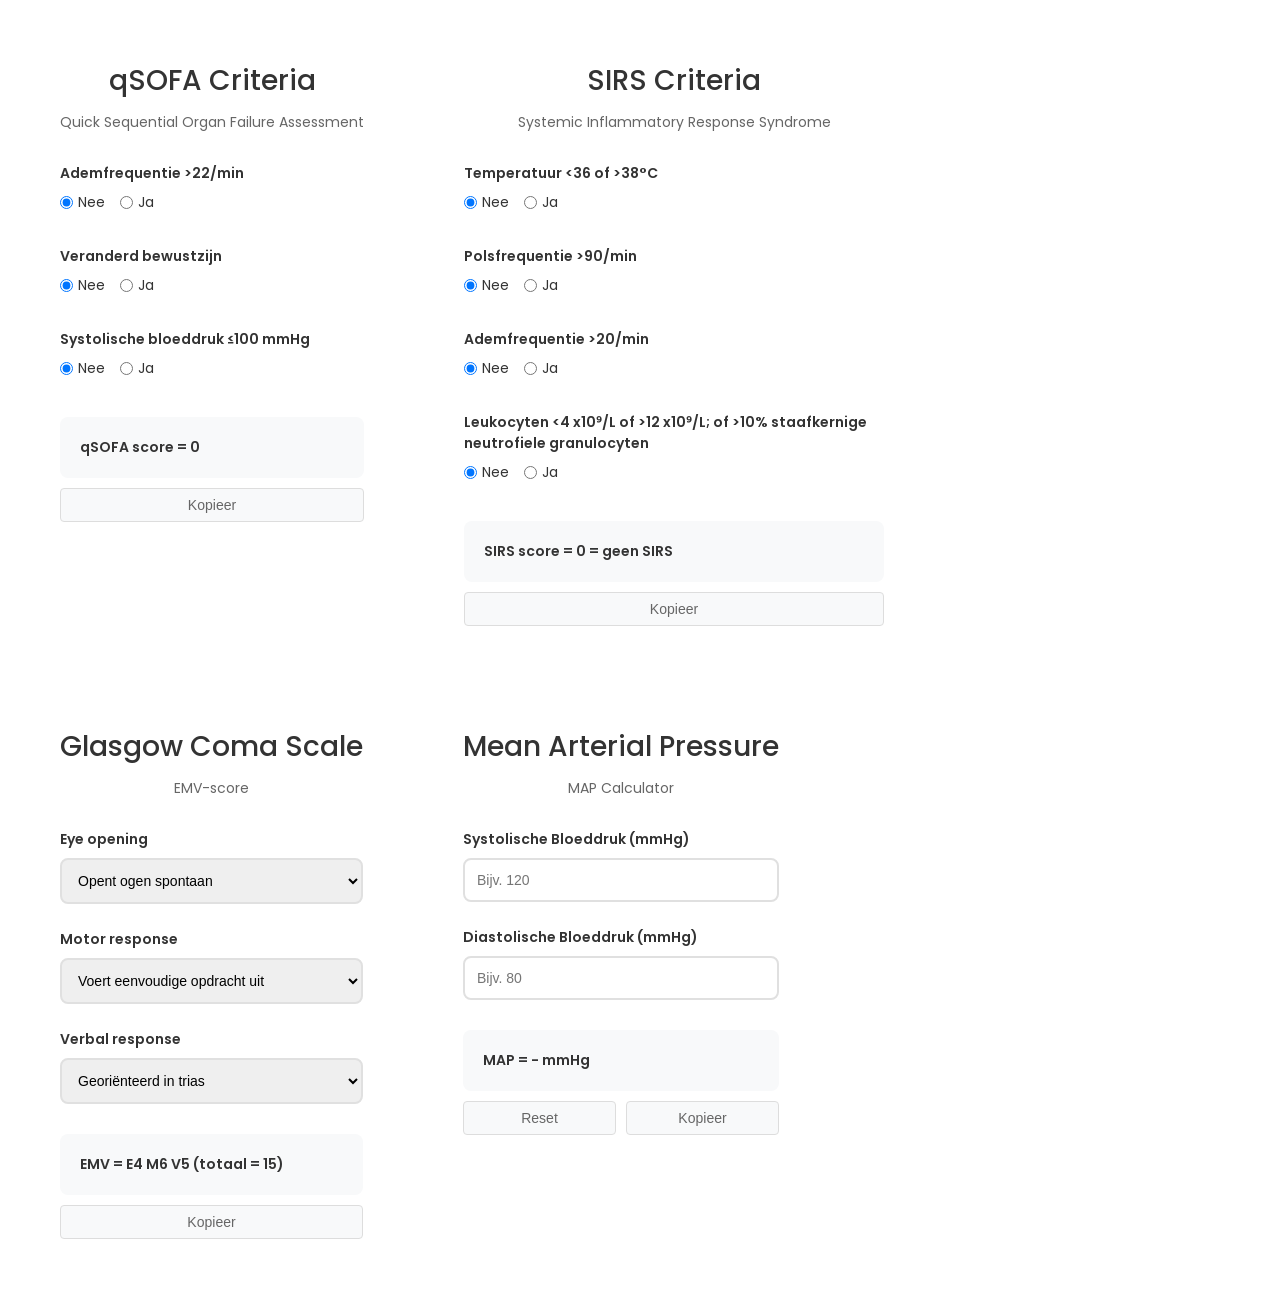
==== acute.html @ 2e57b2bc "acute af" ====
<!DOCTYPE html>
<html lang="nl">
<head>
    <meta charset="UTF-8">
    <meta name="viewport" content="width=device-width, initial-scale=1.0">
    <title>qSOFA Calculator</title>
    <link rel="preconnect" href="https://fonts.googleapis.com">
    <link rel="preconnect" href="https://fonts.gstatic.com" crossorigin>
    <link href="https://fonts.googleapis.com/css2?family=Poppins:wght@400;500;600;700&display=swap" rel="stylesheet">
    <link rel="stylesheet" href="styles.css">
</head>
<body>
    <div class="wrapper">
        <!-- qSOFA Calculator -->
        <div class="container">
            <h1>qSOFA Criteria</h1>
            <p class="subtitle">Quick Sequential Organ Failure Assessment</p>

            <form id="qsofaForm">
                <div class="form-group">
                    <label>Ademfrequentie >22/min</label>
                    <div class="radio-group">
                        <label class="radio-label">
                            <input type="radio" name="af_qsofa" value="0" checked>
                            Nee
                        </label>
                        <label class="radio-label">
                            <input type="radio" name="af_qsofa" value="1">
                            Ja
                        </label>
                    </div>
                </div>

                <div class="form-group">
                    <label>Veranderd bewustzijn</label>
                    <div class="radio-group">
                        <label class="radio-label">
                            <input type="radio" name="mental_qsofa" value="0" checked>
                            Nee
                        </label>
                        <label class="radio-label">
                            <input type="radio" name="mental_qsofa" value="1">
                            Ja
                        </label>
                    </div>
                </div>

                <div class="form-group">
                    <label>Systolische bloeddruk ≤100 mmHg</label>
                    <div class="radio-group">
                        <label class="radio-label">
                            <input type="radio" name="sbp_qsofa" value="0" checked>
                            Nee
                        </label>
                        <label class="radio-label">
                            <input type="radio" name="sbp_qsofa" value="1">
                            Ja
                        </label>
                    </div>
                </div>
            </form>

            <div class="results show" id="qsofaResults">
                <div class="result-item">
                    <div class="result-value">
                        <span id="qsofaScore">qSOFA score = 0</span>
                    </div>
                </div>
            </div>
            <button type="button" id="copyButton" class="copy-button" title="Kopieer naar klembord">Kopieer</button>
        </div>

        <!-- SIRS Calculator -->
        <div class="container">
            <h1>SIRS Criteria</h1>
            <p class="subtitle">Systemic Inflammatory Response Syndrome</p>

            <form id="sirsForm">
                <div class="form-group">
                    <label>Temperatuur <36 of >38°C</label>
                    <div class="radio-group">
                        <label class="radio-label">
                            <input type="radio" name="temp_sirs" value="0" checked>
                            Nee
                        </label>
                        <label class="radio-label">
                            <input type="radio" name="temp_sirs" value="1">
                            Ja
                        </label>
                    </div>
                </div>

                <div class="form-group">
                    <label>Polsfrequentie >90/min</label>
                    <div class="radio-group">
                        <label class="radio-label">
                            <input type="radio" name="hr_sirs" value="0" checked>
                            Nee
                        </label>
                        <label class="radio-label">
                            <input type="radio" name="hr_sirs" value="1">
                            Ja
                        </label>
                    </div>
                </div>

                <div class="form-group">
                    <label>Ademfrequentie >20/min</label>
                    <div class="radio-group">
                        <label class="radio-label">
                            <input type="radio" name="af_sirs" value="0" checked>
                            Nee
                        </label>
                        <label class="radio-label">
                            <input type="radio" name="af_sirs" value="1">
                            Ja
                        </label>
                    </div>
                </div>

                <div class="form-group">
                    <label>Leukocyten <4 x10⁹/L of >12 x10⁹/L; of >10% staafkernige neutrofiele granulocyten</label>
                    <div class="radio-group">
                        <label class="radio-label">
                            <input type="radio" name="leuko_sirs" value="0" checked>
                            Nee
                        </label>
                        <label class="radio-label">
                            <input type="radio" name="leuko_sirs" value="1">
                            Ja
                        </label>
                    </div>
                </div>
            </form>

            <div class="results show" id="sirsResults">
                <div class="result-item">
                    <div class="result-value">
                        <span id="sirsScore">SIRS score = 0 = geen SIRS</span>
                    </div>
                </div>
            </div>
            <button type="button" id="copyButtonSirs" class="copy-button" title="Kopieer naar klembord">Kopieer</button>
        </div>

        <!-- Glasgow Coma Scale Calculator -->
        <div class="container">
            <h1>Glasgow Coma Scale</h1>
            <p class="subtitle">EMV-score</p>

            <form id="emvForm">
                <div class="form-group">
                    <label for="E_emv">Eye opening</label>
                    <select id="E_emv" required>
                        <option value="4">Opent ogen spontaan</option>
                        <option value="3">Opent ogen op aanspreken</option>
                        <option value="2">Opent ogen op pijnprikkel</option>
                        <option value="1">Opent ogen niet</option>
                    </select>
                </div>

                <div class="form-group">
                    <label for="M_emv">Motor response</label>
                    <select id="M_emv" required>
                        <option value="6">Voert eenvoudige opdracht uit</option>
                        <option value="5">Lokaliseert een pijnprikkel</option>
                        <option value="4">Normale flexie op pijnprikkel</option>
                        <option value="3">Abnormale flexie op pijnprikkel</option>
                        <option value="2">Extensie op pijnprikkel</option>
                        <option value="1">Geen reactie op pijnprikkel</option>
                    </select>
                </div>

                <div class="form-group">
                    <label for="V_emv">Verbal response</label>
                    <select id="V_emv" required>
                        <option value="5">Georiënteerd in trias</option>
                        <option value="4">Conversatie mogelijk, doch verward</option>
                        <option value="3">Spreekt, maar geen conversatie mogelijk</option>
                        <option value="2">Kreunt alleen</option>
                        <option value="1">Geen verbale uitingen</option>
                    </select>
                </div>
            </form>

            <div class="results show" id="emvResults">
                <div class="result-item">
                    <div class="result-value">
                        <span id="emvScore">EMV = E4 M6 V5 (totaal = 15)</span>
                    </div>
                </div>
            </div>
            <button type="button" id="copyButtonEmv" class="copy-button" title="Kopieer naar klembord">Kopieer</button>
        </div>

        <!-- Mean Arterial Pressure Calculator -->
        <div class="container">
            <h1>Mean Arterial Pressure</h1>
            <p class="subtitle">MAP Calculator</p>

            <form id="mapForm">
                <div class="form-group">
                    <label for="SBPmap">Systolische Bloeddruk (mmHg)</label>
                    <input type="number" id="SBPmap" min="0" max="250" step="1" placeholder="Bijv. 120">
                </div>

                <div class="form-group">
                    <label for="DBPmap">Diastolische Bloeddruk (mmHg)</label>
                    <input type="number" id="DBPmap" min="0" max="130" step="1" placeholder="Bijv. 80">
                </div>
            </form>

            <div class="results show" id="mapResults">
                <div class="result-item">
                    <div class="result-value">
                        <span id="mapScore">MAP = - mmHg</span>
                    </div>
                </div>
            </div>
            <div class="button-container">
                <button type="button" id="resetButtonMap" class="reset-button">Reset</button>
                <button type="button" id="copyButtonMap" class="copy-button" title="Kopieer naar klembord">Kopieer</button>
            </div>
        </div>
    </div>

    <script>
        let currentQsofaText = '';

        // qSOFA Calculator Logic
        function calculateQSOFA() {
            const af_qsofa = parseInt(document.querySelector('input[name="af_qsofa"]:checked').value);
            const mental_qsofa = parseInt(document.querySelector('input[name="mental_qsofa"]:checked').value);
            const sbp_qsofa = parseInt(document.querySelector('input[name="sbp_qsofa"]:checked').value);

            const score = af_qsofa + mental_qsofa + sbp_qsofa;
            currentQsofaText = `qSOFA score = ${score}`;

            document.getElementById('qsofaScore').textContent = currentQsofaText;
            document.getElementById('qsofaResults').classList.add('show');
        }

        // Real-time calculation when qSOFA radio buttons change
        document.querySelectorAll('input[name="af_qsofa"], input[name="mental_qsofa"], input[name="sbp_qsofa"]').forEach(radio => {
            radio.addEventListener('change', function() {
                calculateQSOFA();
            });
        });

        // Copy to clipboard functionality
        document.getElementById('copyButton').addEventListener('click', function() {
            navigator.clipboard.writeText(currentQsofaText).then(function() {
                // Visual feedback
                const btn = document.getElementById('copyButton');
                const originalIcon = btn.textContent;
                btn.textContent = '✓';
                btn.classList.add('copied');
                setTimeout(() => {
                    btn.textContent = originalIcon;
                    btn.classList.remove('copied');
                }, 1500);
            }).catch(function(err) {
                console.error('Kopiëren mislukt: ', err);
            });
        });

        // Calculate initial score
        calculateQSOFA();


        // SIRS Calculator Logic
        let currentSirsText = '';

        function calculateSIRS() {
            const temp_sirs = parseInt(document.querySelector('input[name="temp_sirs"]:checked').value);
            const hr_sirs = parseInt(document.querySelector('input[name="hr_sirs"]:checked').value);
            const af_sirs = parseInt(document.querySelector('input[name="af_sirs"]:checked').value);
            const leuko_sirs = parseInt(document.querySelector('input[name="leuko_sirs"]:checked').value);

            const score = temp_sirs + hr_sirs + af_sirs + leuko_sirs;
            const interpretation = score < 2 ? '= geen SIRS' : '= wel SIRS';
            currentSirsText = `SIRS score = ${score} ${interpretation}`;

            document.getElementById('sirsScore').textContent = currentSirsText;
            document.getElementById('sirsResults').classList.add('show');
        }

        // Real-time calculation when SIRS radio buttons change
        document.querySelectorAll('input[name="temp_sirs"], input[name="hr_sirs"], input[name="af_sirs"], input[name="leuko_sirs"]').forEach(radio => {
            radio.addEventListener('change', function() {
                calculateSIRS();
            });
        });

        // Copy to clipboard functionality for SIRS
        document.getElementById('copyButtonSirs').addEventListener('click', function() {
            navigator.clipboard.writeText(currentSirsText).then(function() {
                // Visual feedback
                const btn = document.getElementById('copyButtonSirs');
                const originalIcon = btn.textContent;
                btn.textContent = '✓';
                btn.classList.add('copied');
                setTimeout(() => {
                    btn.textContent = originalIcon;
                    btn.classList.remove('copied');
                }, 1500);
            }).catch(function(err) {
                console.error('Kopiëren mislukt: ', err);
            });
        });

        // Calculate initial SIRS score
        calculateSIRS();


        // Glasgow Coma Scale / EMV Calculator Logic
        let currentEmvText = '';

        function calculateEMV() {
            const E = parseInt(document.getElementById('E_emv').value);
            const M = parseInt(document.getElementById('M_emv').value);
            const V = parseInt(document.getElementById('V_emv').value);

            const total = E + M + V;
            currentEmvText = `EMV = E${E} M${M} V${V} (totaal = ${total})`;

            document.getElementById('emvScore').textContent = currentEmvText;
            document.getElementById('emvResults').classList.add('show');
        }

        // Real-time calculation when EMV dropdowns change
        document.getElementById('E_emv').addEventListener('change', calculateEMV);
        document.getElementById('M_emv').addEventListener('change', calculateEMV);
        document.getElementById('V_emv').addEventListener('change', calculateEMV);

        // Copy to clipboard functionality for EMV
        document.getElementById('copyButtonEmv').addEventListener('click', function() {
            navigator.clipboard.writeText(currentEmvText).then(function() {
                // Visual feedback
                const btn = document.getElementById('copyButtonEmv');
                const originalIcon = btn.textContent;
                btn.textContent = '✓';
                btn.classList.add('copied');
                setTimeout(() => {
                    btn.textContent = originalIcon;
                    btn.classList.remove('copied');
                }, 1500);
            }).catch(function(err) {
                console.error('Kopiëren mislukt: ', err);
            });
        });

        // Calculate initial EMV score
        calculateEMV();


        // Mean Arterial Pressure Calculator Logic
        let currentMapText = '';

        function calculateMAP() {
            const SBP = parseFloat(document.getElementById('SBPmap').value);
            const DBP = parseFloat(document.getElementById('DBPmap').value);

            if (isNaN(SBP) || isNaN(DBP)) {
                currentMapText = 'MAP = - mmHg';
            } else {
                const map = Math.round((1/3) * SBP + (2/3) * DBP);
                currentMapText = `MAP = ${map} mmHg`;
            }

            document.getElementById('mapScore').textContent = currentMapText;
            document.getElementById('mapResults').classList.add('show');
        }

        // Real-time calculation when MAP inputs change
        document.getElementById('SBPmap').addEventListener('input', calculateMAP);
        document.getElementById('DBPmap').addEventListener('input', calculateMAP);

        // Reset functionality for MAP
        document.getElementById('resetButtonMap').addEventListener('click', function() {
            document.getElementById('SBPmap').value = '';
            document.getElementById('DBPmap').value = '';
            calculateMAP();
        });

        // Copy to clipboard functionality for MAP
        document.getElementById('copyButtonMap').addEventListener('click', function() {
            navigator.clipboard.writeText(currentMapText).then(function() {
                const btn = document.getElementById('copyButtonMap');
                const originalIcon = btn.textContent;
                btn.textContent = '✓';
                btn.classList.add('copied');
                setTimeout(() => {
                    btn.textContent = originalIcon;
                    btn.classList.remove('copied');
                }, 1500);
            }).catch(function(err) {
                console.error('Kopiëren mislukt: ', err);
            });
        });

        // Calculate initial MAP
        calculateMAP();
    </script>
</body>
</html>
---- styles.css ----
* {
    margin: 0;
    padding: 0;
    box-sizing: border-box;
}

body {
    font-family: "Poppins", sans-serif;
    background: transparent;
    margin: 0;
    padding: 0;
}

.wrapper {
    display: flex;
    gap: 20px;
    flex-wrap: wrap;
    padding: 20px;
}

.container {
    background: white;
    border-radius: 16px;
    padding: 40px;
    max-width: 500px;
}

h1 {
    color: #333;
    margin-bottom: 10px;
    font-size: 28px;
    font-weight: 500;
    text-align: center;
}

.subtitle {
    color: #666;
    text-align: center;
    margin-bottom: 30px;
    font-size: 14px;
}

.form-group {
    margin-bottom: 25px;
}

label {
    display: block;
    margin-bottom: 8px;
    color: #333;
    font-weight: 600;
    font-size: 14px;
}

input[type="number"],
select {
    width: 100%;
    padding: 12px;
    border: 2px solid #e0e0e0;
    border-radius: 8px;
    font-size: 14px;
    transition: border-color 0.3s;
}

input[type="number"]:focus,
select:focus {
    outline: none;
    border-color: #667eea;
}

button {
    width: 100%;
    padding: 14px;
    background: linear-gradient(135deg, #667eea 0%, #764ba2 100%);
    color: white;
    border: none;
    border-radius: 8px;
    font-size: 16px;
    font-weight: 600;
    cursor: pointer;
    transition: transform 0.2s, box-shadow 0.2s;
}

button:hover {
    transform: translateY(-2px);
    box-shadow: 0 10px 20px rgba(102, 126, 234, 0.4);
}

button:active {
    transform: translateY(0);
}

.results {
    margin-top: 30px;
    padding: 20px;
    background: #f8f9fa;
    border-radius: 8px;
    display: none;
}

.results.show {
    display: block;
    animation: slideIn 0.3s ease-out;
}

@keyframes slideIn {
    from {
        opacity: 0;
        transform: translateY(-10px);
    }
    to {
        opacity: 1;
        transform: translateY(0);
    }
}

.result-item {
    margin-bottom: 15px;
    padding-bottom: 15px;
    border-bottom: 1px solid #e0e0e0;
}

.result-item:last-child {
    margin-bottom: 0;
    padding-bottom: 0;
    border-bottom: none;
}

.result-label {
    color: #666;
    font-size: 14px;
    margin-bottom: 5px;
}

.result-value {
    color: #333;
    font-weight: 600;
    font-size: 14px;
}

.unit {
    font-size: 18px;
    color: #666;
    font-weight: 500;
}

.error {
    color: #dc3545;
    font-size: 14px;
    margin-top: 5px;
    display: none;
}

.error.show {
    display: block;
}

/* Radio button styling */
.radio-group {
    display: flex;
    gap: 15px;
    margin-top: 8px;
}

.radio-label {
    display: flex;
    align-items: center;
    font-weight: 400;
    cursor: pointer;
}

.radio-label input[type="radio"] {
    margin-right: 5px;
    width: auto;
}

/* Copy button styling */
.copy-button {
    background: #f8f9fa;
    border: 1px solid #ddd;
    color: #666;
    font-size: 14px;
    font-weight: 400;
    cursor: pointer;
    padding: 8px 16px;
    margin-top: 10px;
    border-radius: 4px;
    transition: color 0.2s;
}

.copy-button.copied {
    color: #28a745;
}

/* Reset button styling */
.reset-button {
    background: #f8f9fa;
    border: 1px solid #ddd;
    color: #666;
    font-size: 14px;
    font-weight: 400;
    cursor: pointer;
    padding: 8px 16px;
    border-radius: 4px;
}

/* Button container for side-by-side buttons */
.button-container {
    display: flex;
    gap: 10px;
    margin-top: 10px;
}

/* Remove margin-top from copy button when inside button-container */
.button-container .copy-button {
    margin-top: 0;
}
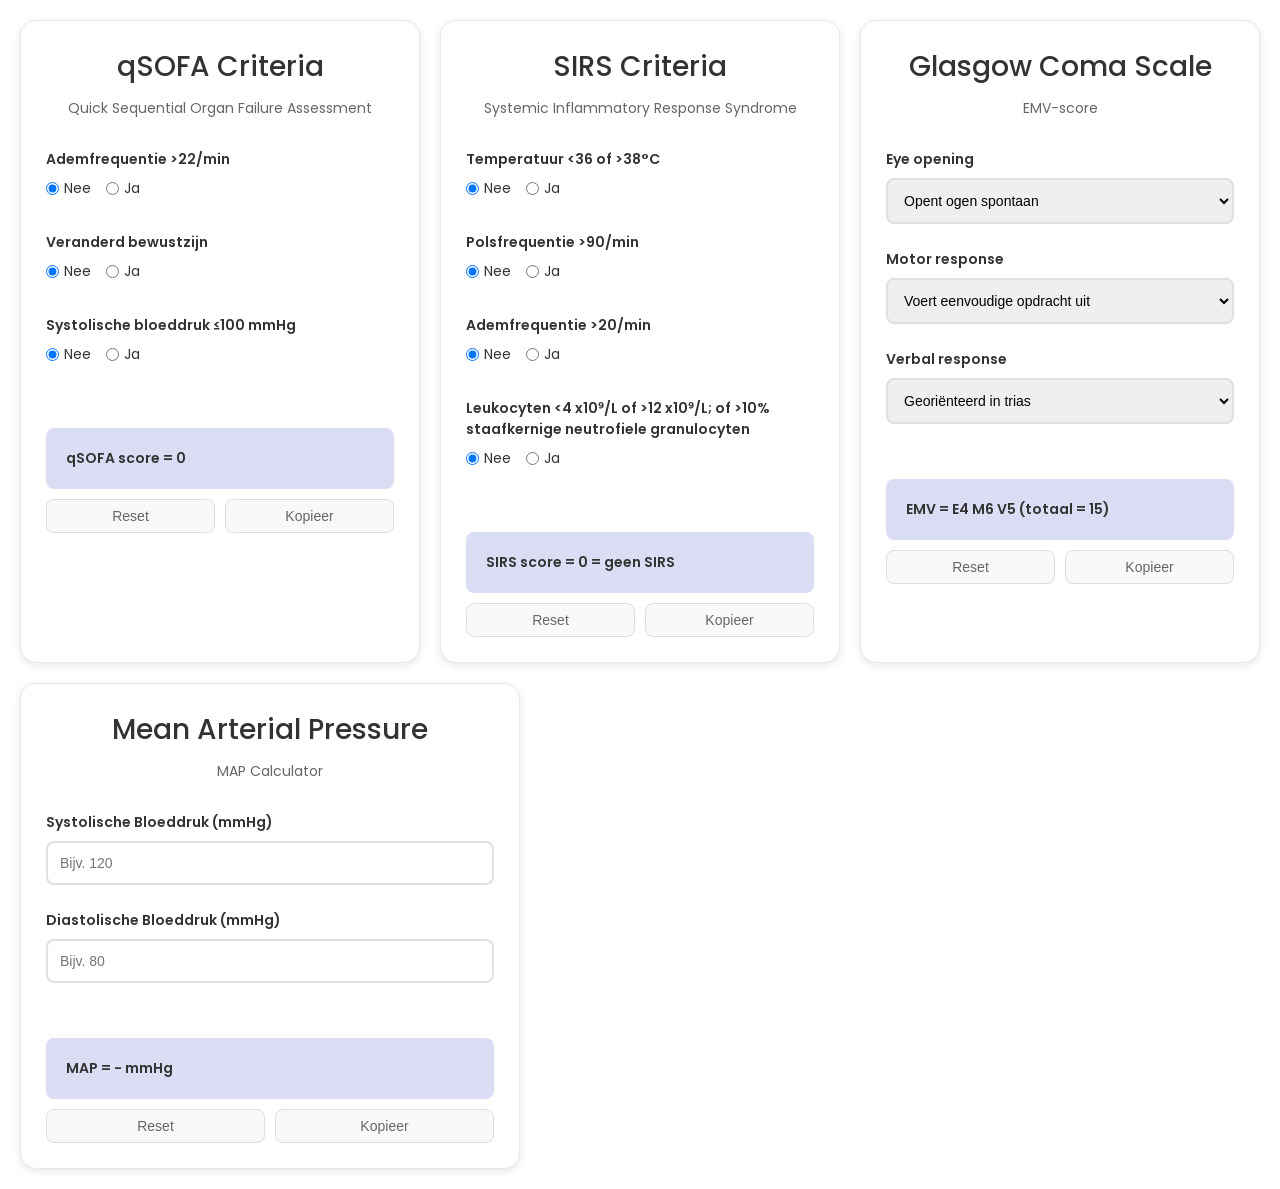
==== commit d04ce85f: "opmaak + resizer" ====
--- a/acute.html
+++ b/acute.html
@@ -67,7 +67,10 @@
                     </div>
                 </div>
             </div>
-            <button type="button" id="copyButton" class="copy-button" title="Kopieer naar klembord">Kopieer</button>
+            <div class="button-container">
+                <button type="button" id="resetButtonQsofa" class="reset-button">Reset</button>
+                <button type="button" id="copyButton" class="copy-button" title="Kopieer naar klembord">Kopieer</button>
+            </div>
         </div>
 
         <!-- SIRS Calculator -->
@@ -140,7 +143,10 @@
                     </div>
                 </div>
             </div>
-            <button type="button" id="copyButtonSirs" class="copy-button" title="Kopieer naar klembord">Kopieer</button>
+            <div class="button-container">
+                <button type="button" id="resetButtonSirs" class="reset-button">Reset</button>
+                <button type="button" id="copyButtonSirs" class="copy-button" title="Kopieer naar klembord">Kopieer</button>
+            </div>
         </div>
 
         <!-- Glasgow Coma Scale Calculator -->
@@ -190,7 +196,10 @@
                     </div>
                 </div>
             </div>
-            <button type="button" id="copyButtonEmv" class="copy-button" title="Kopieer naar klembord">Kopieer</button>
+            <div class="button-container">
+                <button type="button" id="resetButtonEmv" class="reset-button">Reset</button>
+                <button type="button" id="copyButtonEmv" class="copy-button" title="Kopieer naar klembord">Kopieer</button>
+            </div>
         </div>
 
         <!-- Mean Arterial Pressure Calculator -->
@@ -264,6 +273,16 @@
             });
         });
 
+        // Reset functionality for qSOFA
+        document.getElementById('resetButtonQsofa').addEventListener('click', function() {
+            document.querySelectorAll('input[name="af_qsofa"], input[name="mental_qsofa"], input[name="sbp_qsofa"]').forEach(radio => {
+                if (radio.value === "0") {
+                    radio.checked = true;
+                }
+            });
+            calculateQSOFA();
+        });
+
         // Calculate initial score
         calculateQSOFA();
 
@@ -309,6 +328,16 @@
             });
         });
 
+        // Reset functionality for SIRS
+        document.getElementById('resetButtonSirs').addEventListener('click', function() {
+            document.querySelectorAll('input[name="temp_sirs"], input[name="hr_sirs"], input[name="af_sirs"], input[name="leuko_sirs"]').forEach(radio => {
+                if (radio.value === "0") {
+                    radio.checked = true;
+                }
+            });
+            calculateSIRS();
+        });
+
         // Calculate initial SIRS score
         calculateSIRS();
 
@@ -350,6 +379,14 @@
             });
         });
 
+        // Reset functionality for EMV
+        document.getElementById('resetButtonEmv').addEventListener('click', function() {
+            document.getElementById('E_emv').selectedIndex = 0;
+            document.getElementById('M_emv').selectedIndex = 0;
+            document.getElementById('V_emv').selectedIndex = 0;
+            calculateEMV();
+        });
+
         // Calculate initial EMV score
         calculateEMV();
 
@@ -401,6 +438,38 @@
 
         // Calculate initial MAP
         calculateMAP();
+
+        /*! iFrame Resizer (iframeSizer.contentWindow.min.js) - v4.3.4 - 2023-02-18
+ *  Desc: Include this file in any page being loaded into an iframe
+ *        to force the iframe to resize to the content size.
+ *  Requires: iframeResizer.min.js on host page.
+ *  Copyright: (c) 2023 David J. Bradshaw - dave@bradshaw.net
+ *  License: MIT
+ */
+!function(a){if("undefined"!=typeof window){var r=!0,P="",u=0,c="",s=null,D="",d=!1,j={resize:1,click:1},l=128,q=!0,f=1,n="bodyOffset",m=n,H=!0,W="",h={},g=32,B=null,p=!1,v=!1,y="[iFrameSizer]",J=y.length,w="",U={max:1,min:1,bodyScroll:1,documentElementScroll:1},b="child",V=!0,X=window.parent,T="*",E=0,i=!1,Y=null,O=16,S=1,K="scroll",M=K,Q=window,G=function(){x("onMessage function not defined")},Z=function(){},$=function(){},_={height:function(){return x("Custom height calculation function not defined"),document.documentElement.offsetHeight},width:function(){return x("Custom width calculation function not defined"),document.body.scrollWidth}},ee={},te=!1;try{var ne=Object.create({},{passive:{get:function(){te=!0}}});window.addEventListener("test",ae,ne),window.removeEventListener("test",ae,ne)}catch(e){}var oe,o,I,ie,N,A,C={bodyOffset:function(){return document.body.offsetHeight+ye("marginTop")+ye("marginBottom")},offset:function(){return C.bodyOffset()},bodyScroll:function(){return document.body.scrollHeight},custom:function(){return _.height()},documentElementOffset:function(){return document.documentElement.offsetHeight},documentElementScroll:function(){return document.documentElement.scrollHeight},max:function(){return Math.max.apply(null,e(C))},min:function(){return Math.min.apply(null,e(C))},grow:function(){return C.max()},lowestElement:function(){return Math.max(C.bodyOffset()||C.documentElementOffset(),we("bottom",Te()))},taggedElement:function(){return be("bottom","data-iframe-height")}},z={bodyScroll:function(){return document.body.scrollWidth},bodyOffset:function(){return document.body.offsetWidth},custom:function(){return _.width()},documentElementScroll:function(){return document.documentElement.scrollWidth},documentElementOffset:function(){return document.documentElement.offsetWidth},scroll:function(){return Math.max(z.bodyScroll(),z.documentElementScroll())},max:function(){return Math.max.apply(null,e(z))},min:function(){return Math.min.apply(null,e(z))},rightMostElement:function(){return we("right",Te())},taggedElement:function(){return be("right","data-iframe-width")}},re=(oe=Ee,N=null,A=0,function(){var e=Date.now(),t=O-(e-(A=A||e));return o=this,I=arguments,t<=0||O<t?(N&&(clearTimeout(N),N=null),A=e,ie=oe.apply(o,I),N||(o=I=null)):N=N||setTimeout(Oe,t),ie});k(window,"message",function(t){var n={init:function(){W=t.data,X=t.source,se(),q=!1,setTimeout(function(){H=!1},l)},reset:function(){H?R("Page reset ignored by init"):(R("Page size reset by host page"),Me("resetPage"))},resize:function(){L("resizeParent","Parent window requested size check")},moveToAnchor:function(){h.findTarget(i())},inPageLink:function(){this.moveToAnchor()},pageInfo:function(){var e=i();R("PageInfoFromParent called from parent: "+e),$(JSON.parse(e)),R(" --")},message:function(){var e=i();R("onMessage called from parent: "+e),G(JSON.parse(e)),R(" --")}};function o(){return t.data.split("]")[1].split(":")[0]}function i(){return t.data.slice(t.data.indexOf(":")+1)}function r(){return t.data.split(":")[2]in{true:1,false:1}}function e(){var e=o();e in n?n[e]():("undefined"==typeof module||!module.exports)&&"iFrameResize"in window||window.jQuery!==a&&"iFrameResize"in window.jQuery.prototype||r()||x("Unexpected message ("+t.data+")")}y===(""+t.data).slice(0,J)&&(!1===q?e():r()?n.init():R('Ignored message of type "'+o()+'". Received before initialization.'))}),k(window,"readystatechange",Ne),Ne()}function ae(){}function k(e,t,n,o){e.addEventListener(t,n,!!te&&(o||{}))}function ue(e){return e.charAt(0).toUpperCase()+e.slice(1)}function ce(e){return y+"["+w+"] "+e}function R(e){p&&"object"==typeof window.console&&console.log(ce(e))}function x(e){"object"==typeof window.console&&console.warn(ce(e))}function se(){function e(e){return"true"===e}function t(e,t){return"function"==typeof e&&(R("Setup custom "+t+"CalcMethod"),_[t]=e,e="custom"),e}{var n;n=W.slice(J).split(":"),w=n[0],u=a===n[1]?u:Number(n[1]),d=a===n[2]?d:e(n[2]),p=a===n[3]?p:e(n[3]),g=a===n[4]?g:Number(n[4]),r=a===n[6]?r:e(n[6]),c=n[7],m=a===n[8]?m:n[8],P=n[9],D=n[10],E=a===n[11]?E:Number(n[11]),h.enable=a!==n[12]&&e(n[12]),b=a===n[13]?b:n[13],M=a===n[14]?M:n[14],v=a===n[15]?v:e(n[15]),R("Initialising iFrame ("+window.location.href+")"),"iFrameResizer"in window&&Object===window.iFrameResizer.constructor&&(n=window.iFrameResizer,R("Reading data from page: "+JSON.stringify(n)),Object.keys(n).forEach(de,n),G="onMessage"in n?n.onMessage:G,Z="onReady"in n?n.onReady:Z,T="targetOrigin"in n?n.targetOrigin:T,m="heightCalculationMethod"in n?n.heightCalculationMethod:m,M="widthCalculationMethod"in n?n.widthCalculationMethod:M,m=t(m,"height"),M=t(M,"width"))}function o(e){F(0,0,e.type,e.screenY+":"+e.screenX)}function i(e,t){R("Add event listener: "+t),k(window.document,e,o)}R("TargetOrigin for parent set to: "+T),le("margin",function(e,t){-1!==t.indexOf("-")&&(x("Negative CSS value ignored for "+e),t="");return t}("margin",c=a===c?u+"px":c)),le("background",P),le("padding",D),(n=document.createElement("div")).style.clear="both",n.style.display="block",n.style.height="0",document.body.appendChild(n),he(),ge(),document.documentElement.style.height="",document.body.style.height="",R('HTML & body height set to "auto"'),R("Enable public methods"),Q.parentIFrame={autoResize:function(e){return!0===e&&!1===r?(r=!0,pe()):!1===e&&!0===r&&(r=!1,fe("remove"),null!==s&&s.disconnect(),clearInterval(B)),F(0,0,"autoResize",JSON.stringify(r)),r},close:function(){F(0,0,"close")},getId:function(){return w},getPageInfo:function(e){"function"==typeof e?($=e,F(0,0,"pageInfo")):($=function(){},F(0,0,"pageInfoStop"))},moveToAnchor:function(e){h.findTarget(e)},reset:function(){Ie("parentIFrame.reset")},scrollTo:function(e,t){F(t,e,"scrollTo")},scrollToOffset:function(e,t){F(t,e,"scrollToOffset")},sendMessage:function(e,t){F(0,0,"message",JSON.stringify(e),t)},setHeightCalculationMethod:function(e){m=e,he()},setWidthCalculationMethod:function(e){M=e,ge()},setTargetOrigin:function(e){R("Set targetOrigin: "+e),T=e},size:function(e,t){L("size","parentIFrame.size("+((e||"")+(t?","+t:""))+")",e,t)}},!0===v&&(i("mouseenter","Mouse Enter"),i("mouseleave","Mouse Leave")),pe(),h=function(){function n(e){var e=e.getBoundingClientRect(),t={x:window.pageXOffset===a?document.documentElement.scrollLeft:window.pageXOffset,y:window.pageYOffset===a?document.documentElement.scrollTop:window.pageYOffset};return{x:parseInt(e.left,10)+parseInt(t.x,10),y:parseInt(e.top,10)+parseInt(t.y,10)}}function o(e){var e=e.split("#")[1]||e,t=decodeURIComponent(e),t=document.getElementById(t)||document.getElementsByName(t)[0];a===t?(R("In page link (#"+e+") not found in iFrame, so sending to parent"),F(0,0,"inPageLink","#"+e)):(t=n(t=t),R("Moving to in page link (#"+e+") at x: "+t.x+" y: "+t.y),F(t.y,t.x,"scrollToOffset"))}function e(){var e=window.location.hash,t=window.location.href;""!==e&&"#"!==e&&o(t)}function t(){Array.prototype.forEach.call(document.querySelectorAll('a[href^="#"]'),function(e){"#"!==e.getAttribute("href")&&k(e,"click",function(e){e.preventDefault(),o(this.getAttribute("href"))})})}function i(){Array.prototype.forEach&&document.querySelectorAll?(R("Setting up location.hash handlers"),t(),k(window,"hashchange",e),setTimeout(e,l)):x("In page linking not fully supported in this browser! (See README.md for IE8 workaround)")}h.enable?i():R("In page linking not enabled");return{findTarget:o}}(),L("init","Init message from host page"),Z()}function de(e){var t=e.split("Callback");2===t.length&&(this[t="on"+t[0].charAt(0).toUpperCase()+t[0].slice(1)]=this[e],delete this[e],x("Deprecated: '"+e+"' has been renamed '"+t+"'. The old method will be removed in the next major version."))}function le(e,t){a!==t&&""!==t&&"null"!==t&&R("Body "+e+' set to "'+(document.body.style[e]=t)+'"')}function t(n){var e={add:function(e){function t(){L(n.eventName,n.eventType)}ee[e]=t,k(window,e,t,{passive:!0})},remove:function(e){var t=ee[e];delete ee[e],window.removeEventListener(e,t,!1)}};n.eventNames&&Array.prototype.map?(n.eventName=n.eventNames[0],n.eventNames.map(e[n.method])):e[n.method](n.eventName),R(ue(n.method)+" event listener: "+n.eventType)}function fe(e){t({method:e,eventType:"Animation Start",eventNames:["animationstart","webkitAnimationStart"]}),t({method:e,eventType:"Animation Iteration",eventNames:["animationiteration","webkitAnimationIteration"]}),t({method:e,eventType:"Animation End",eventNames:["animationend","webkitAnimationEnd"]}),t({method:e,eventType:"Input",eventName:"input"}),t({method:e,eventType:"Mouse Up",eventName:"mouseup"}),t({method:e,eventType:"Mouse Down",eventName:"mousedown"}),t({method:e,eventType:"Orientation Change",eventName:"orientationchange"}),t({method:e,eventType:"Print",eventNames:["afterprint","beforeprint"]}),t({method:e,eventType:"Ready State Change",eventName:"readystatechange"}),t({method:e,eventType:"Touch Start",eventName:"touchstart"}),t({method:e,eventType:"Touch End",eventName:"touchend"}),t({method:e,eventType:"Touch Cancel",eventName:"touchcancel"}),t({method:e,eventType:"Transition Start",eventNames:["transitionstart","webkitTransitionStart","MSTransitionStart","oTransitionStart","otransitionstart"]}),t({method:e,eventType:"Transition Iteration",eventNames:["transitioniteration","webkitTransitionIteration","MSTransitionIteration","oTransitionIteration","otransitioniteration"]}),t({method:e,eventType:"Transition End",eventNames:["transitionend","webkitTransitionEnd","MSTransitionEnd","oTransitionEnd","otransitionend"]}),"child"===b&&t({method:e,eventType:"IFrame Resized",eventName:"resize"})}function me(e,t,n,o){return t!==e&&(e in n||(x(e+" is not a valid option for "+o+"CalculationMethod."),e=t),R(o+' calculation method set to "'+e+'"')),e}function he(){m=me(m,n,C,"height")}function ge(){M=me(M,K,z,"width")}function pe(){var e;!0===r?(fe("add"),e=g<0,window.MutationObserver||window.WebKitMutationObserver?e?ve():s=function(){function t(e){function t(e){!1===e.complete&&(R("Attach listeners to "+e.src),e.addEventListener("load",i,!1),e.addEventListener("error",r,!1),u.push(e))}"attributes"===e.type&&"src"===e.attributeName?t(e.target):"childList"===e.type&&Array.prototype.forEach.call(e.target.querySelectorAll("img"),t)}function o(e){R("Remove listeners from "+e.src),e.removeEventListener("load",i,!1),e.removeEventListener("error",r,!1),u.splice(u.indexOf(e),1)}function n(e,t,n){o(e.target),L(t,n+": "+e.target.src)}function i(e){n(e,"imageLoad","Image loaded")}function r(e){n(e,"imageLoadFailed","Image load failed")}function a(e){L("mutationObserver","mutationObserver: "+e[0].target+" "+e[0].type),e.forEach(t)}var u=[],c=window.MutationObserver||window.WebKitMutationObserver,s=function(){var e=document.querySelector("body");return s=new c(a),R("Create body MutationObserver"),s.observe(e,{attributes:!0,attributeOldValue:!1,characterData:!0,characterDataOldValue:!1,childList:!0,subtree:!0}),s}();return{disconnect:function(){"disconnect"in s&&(R("Disconnect body MutationObserver"),s.disconnect(),u.forEach(o))}}}():(R("MutationObserver not supported in this browser!"),ve())):R("Auto Resize disabled")}function ve(){0!==g&&(R("setInterval: "+g+"ms"),B=setInterval(function(){L("interval","setInterval: "+g)},Math.abs(g)))}function ye(e,t){return t=t||document.body,t=null===(t=document.defaultView.getComputedStyle(t,null))?0:t[e],parseInt(t,10)}function we(e,t){for(var n,o=t.length,i=0,r=ue(e),a=Date.now(),u=0;u<o;u++)i<(n=t[u].getBoundingClientRect()[e]+ye("margin"+r,t[u]))&&(i=n);return a=Date.now()-a,R("Parsed "+o+" HTML elements"),R("Element position calculated in "+a+"ms"),O/2<(a=a)&&R("Event throttle increased to "+(O=2*a)+"ms"),i}function e(e){return[e.bodyOffset(),e.bodyScroll(),e.documentElementOffset(),e.documentElementScroll()]}function be(e,t){var n=document.querySelectorAll("["+t+"]");return 0===n.length&&(x("No tagged elements ("+t+") found on page"),document.querySelectorAll("body *")),we(e,n)}function Te(){return document.querySelectorAll("body *")}function Ee(e,t,n,o){function i(){e in{init:1,interval:1,size:1}||!(m in U||d&&M in U)?e in{interval:1}||R("No change in size detected"):Ie(t)}function r(e,t){return!(Math.abs(e-t)<=E)}n=a===n?C[m]():n,o=a===o?z[M]():o,r(f,n)||d&&r(S,o)||"init"===e?(Se(),F(f=n,S=o,e)):i()}function Oe(){A=Date.now(),N=null,ie=oe.apply(o,I),N||(o=I=null)}function L(e,t,n,o){i&&e in j?R("Trigger event cancelled: "+e):(e in{reset:1,resetPage:1,init:1}||R("Trigger event: "+t),("init"===e?Ee:re)(e,t,n,o))}function Se(){i||(i=!0,R("Trigger event lock on")),clearTimeout(Y),Y=setTimeout(function(){i=!1,R("Trigger event lock off"),R("--")},l)}function Me(e){f=C[m](),S=z[M](),F(f,S,e)}function Ie(e){var t=m;m=n,R("Reset trigger event: "+e),Se(),Me("reset"),m=t}function F(e,t,n,o,i){!0===V&&(a===i?i=T:R("Message targetOrigin: "+i),R("Sending message to host page ("+(e=w+":"+(e+":"+t)+":"+n+(a===o?"":":"+o))+")"),X.postMessage(y+e,i))}function Ne(){"loading"!==document.readyState&&window.parent.postMessage("[iFrameResizerChild]Ready","*")}
+function addToDoOpen() {
+  window.parent.postMessage("alertopen", "*")
+  jQuery('.info-box-icon, .info-box-content, .selectize-input, input#ldlc, button#sharebutton,button.radiobtn').addClass('myoverlayb');
+  jQuery('body,.selectize-dropdown, .btn-default,h1, h3, .selectize-input>div, .shiny-bound-input,.selectize-input:after').addClass('myoverlayc');
+  jQuery('.info-box-icon,.info-box-text, .info-box-number, .radiobtn,.btn-primary').addClass('myoverlayd');
+  jQuery('.selectize-input, .shiny-bound-input').addClass('myoverlaye');
+}    
+function addToDoClose() {
+  if(event.target.matches("button.confirm")){
+  window.parent.postMessage("alertclose", "*")
+  jQuery('.info-box-icon, .info-box-content, .selectize-input, input#ldlc, button#sharebutton,button.radiobtn').removeClass('myoverlayb');
+  jQuery('body,.selectize-dropdown, .btn-default,h1, h3, .selectize-input>div,.shiny-bound-input,.selectize-input:after').removeClass('myoverlayc');
+  jQuery('.info-box-icon,.info-box-text, .info-box-number, .radiobtn,.btn-primary').removeClass('myoverlayd');
+  jQuery('.selectize-input, .shiny-bound-input').removeClass('myoverlaye');
+  }
+}   
+window.onload = function() {
+    var addButtonOpen = document.getElementById("sharebutton");
+addButtonOpen.addEventListener("click", addToDoOpen);
+   const body = document.querySelector('body');
+   body.addEventListener("click", addToDoClose);
+}}();
+//# sourceMappingURL=iframeResizer.contentWindow.map
     </script>
 </body>
 </html>
--- a/styles.css
+++ b/styles.css
@@ -16,13 +16,20 @@
     gap: 20px;
     flex-wrap: wrap;
     padding: 20px;
+    align-items: stretch;
 }
 
 .container {
     background: white;
     border-radius: 16px;
-    padding: 40px;
+    padding: 25px;
     max-width: 500px;
+    flex: 1;
+    min-width: 300px;
+    display: flex;
+    flex-direction: column;
+    box-shadow: 0 2px 8px rgba(0, 0, 0, 0.1);
+    border: 1px solid #e8e8e8;
 }
 
 h1 {
@@ -93,7 +100,7 @@
 .results {
     margin-top: 30px;
     padding: 20px;
-    background: #f8f9fa;
+    background: #DBDDF5;
     border-radius: 8px;
     display: none;
 }
@@ -184,7 +191,7 @@
     cursor: pointer;
     padding: 8px 16px;
     margin-top: 10px;
-    border-radius: 4px;
+    border-radius: 8px;
     transition: color 0.2s;
 }
 
@@ -201,7 +208,7 @@
     font-weight: 400;
     cursor: pointer;
     padding: 8px 16px;
-    border-radius: 4px;
+    border-radius: 8px;
 }
 
 /* Button container for side-by-side buttons */
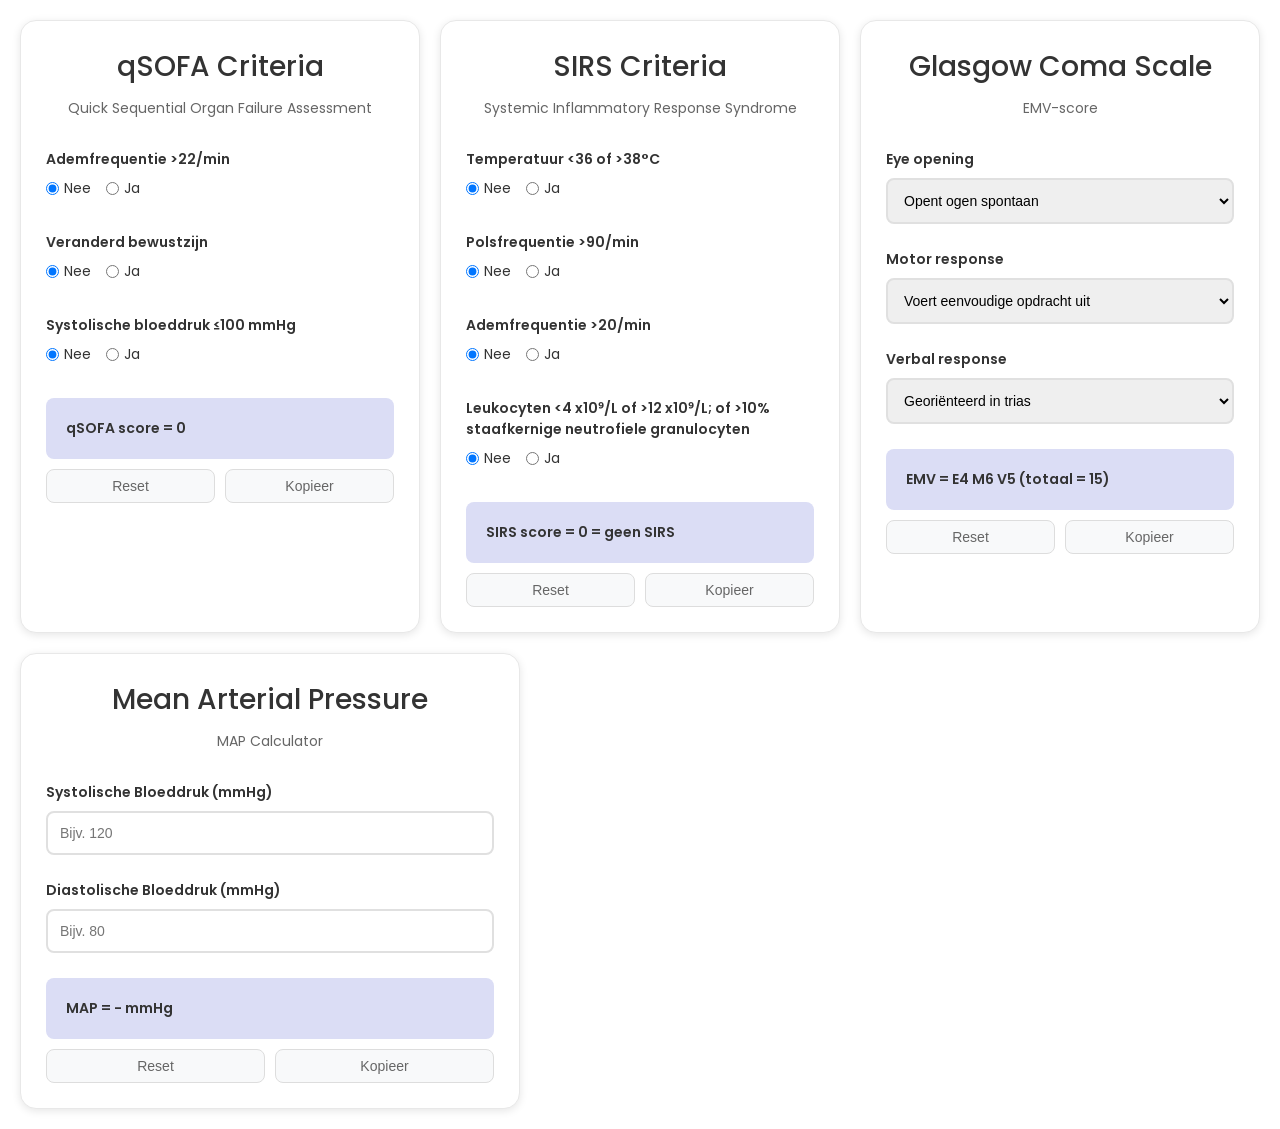
==== commit 1d5a4824: "cardio!" ====
--- a/acute.html
+++ b/acute.html
@@ -69,7 +69,7 @@
             </div>
             <div class="button-container">
                 <button type="button" id="resetButtonQsofa" class="reset-button">Reset</button>
-                <button type="button" id="copyButton" class="copy-button" title="Kopieer naar klembord">Kopieer</button>
+                <button type="button" id="copyButtonQsofa" class="copy-button" title="Kopieer naar klembord">Kopieer</button>
             </div>
         </div>
 
@@ -234,6 +234,40 @@
     </div>
 
     <script>
+        // Helper function for copy feedback
+        function showCopyFeedback(btn) {
+            const originalIcon = btn.textContent;
+            btn.textContent = '✓';
+            btn.classList.add('copied');
+            setTimeout(() => {
+                btn.textContent = originalIcon;
+                btn.classList.remove('copied');
+            }, 1500);
+        }
+
+        // Fallback copy function for browsers/iframes that don't support clipboard API
+        function fallbackCopyText(text, btn) {
+            const textArea = document.createElement('textarea');
+            textArea.value = text;
+            textArea.className = 'clipboard-helper';
+            document.body.appendChild(textArea);
+            textArea.focus();
+            textArea.select();
+
+            try {
+                const successful = document.execCommand('copy');
+                if (successful) {
+                    showCopyFeedback(btn);
+                } else {
+                    console.error('Fallback kopiëren mislukt');
+                }
+            } catch (err) {
+                console.error('Fallback error:', err);
+            }
+
+            document.body.removeChild(textArea);
+        }
+
         let currentQsofaText = '';
 
         // qSOFA Calculator Logic
@@ -256,21 +290,23 @@
             });
         });
 
-        // Copy to clipboard functionality
-        document.getElementById('copyButton').addEventListener('click', function() {
-            navigator.clipboard.writeText(currentQsofaText).then(function() {
-                // Visual feedback
-                const btn = document.getElementById('copyButton');
-                const originalIcon = btn.textContent;
-                btn.textContent = '✓';
-                btn.classList.add('copied');
-                setTimeout(() => {
-                    btn.textContent = originalIcon;
-                    btn.classList.remove('copied');
-                }, 1500);
-            }).catch(function(err) {
-                console.error('Kopiëren mislukt: ', err);
-            });
+        // Copy to clipboard functionality for qSOFA
+        document.getElementById('copyButtonQsofa').addEventListener('click', function() {
+            const textToCopy = currentQsofaText;
+            const btn = this;
+
+            // Try modern clipboard API first
+            if (navigator.clipboard && navigator.clipboard.writeText) {
+                navigator.clipboard.writeText(textToCopy).then(function() {
+                    showCopyFeedback(btn);
+                }).catch(function(err) {
+                    console.error('Clipboard API mislukt, probeer fallback:', err);
+                    fallbackCopyText(textToCopy, btn);
+                });
+            } else {
+                // Fallback for older browsers or iframe restrictions
+                fallbackCopyText(textToCopy, btn);
+            }
         });
 
         // Reset functionality for qSOFA
@@ -313,19 +349,19 @@
 
         // Copy to clipboard functionality for SIRS
         document.getElementById('copyButtonSirs').addEventListener('click', function() {
-            navigator.clipboard.writeText(currentSirsText).then(function() {
-                // Visual feedback
-                const btn = document.getElementById('copyButtonSirs');
-                const originalIcon = btn.textContent;
-                btn.textContent = '✓';
-                btn.classList.add('copied');
-                setTimeout(() => {
-                    btn.textContent = originalIcon;
-                    btn.classList.remove('copied');
-                }, 1500);
-            }).catch(function(err) {
-                console.error('Kopiëren mislukt: ', err);
-            });
+            const textToCopy = currentSirsText;
+            const btn = this;
+
+            if (navigator.clipboard && navigator.clipboard.writeText) {
+                navigator.clipboard.writeText(textToCopy).then(function() {
+                    showCopyFeedback(btn);
+                }).catch(function(err) {
+                    console.error('Clipboard API mislukt, probeer fallback:', err);
+                    fallbackCopyText(textToCopy, btn);
+                });
+            } else {
+                fallbackCopyText(textToCopy, btn);
+            }
         });
 
         // Reset functionality for SIRS
@@ -364,19 +400,19 @@
 
         // Copy to clipboard functionality for EMV
         document.getElementById('copyButtonEmv').addEventListener('click', function() {
-            navigator.clipboard.writeText(currentEmvText).then(function() {
-                // Visual feedback
-                const btn = document.getElementById('copyButtonEmv');
-                const originalIcon = btn.textContent;
-                btn.textContent = '✓';
-                btn.classList.add('copied');
-                setTimeout(() => {
-                    btn.textContent = originalIcon;
-                    btn.classList.remove('copied');
-                }, 1500);
-            }).catch(function(err) {
-                console.error('Kopiëren mislukt: ', err);
-            });
+            const textToCopy = currentEmvText;
+            const btn = this;
+
+            if (navigator.clipboard && navigator.clipboard.writeText) {
+                navigator.clipboard.writeText(textToCopy).then(function() {
+                    showCopyFeedback(btn);
+                }).catch(function(err) {
+                    console.error('Clipboard API mislukt, probeer fallback:', err);
+                    fallbackCopyText(textToCopy, btn);
+                });
+            } else {
+                fallbackCopyText(textToCopy, btn);
+            }
         });
 
         // Reset functionality for EMV
@@ -422,54 +458,55 @@
 
         // Copy to clipboard functionality for MAP
         document.getElementById('copyButtonMap').addEventListener('click', function() {
-            navigator.clipboard.writeText(currentMapText).then(function() {
-                const btn = document.getElementById('copyButtonMap');
-                const originalIcon = btn.textContent;
-                btn.textContent = '✓';
-                btn.classList.add('copied');
-                setTimeout(() => {
-                    btn.textContent = originalIcon;
-                    btn.classList.remove('copied');
-                }, 1500);
-            }).catch(function(err) {
-                console.error('Kopiëren mislukt: ', err);
-            });
+            const textToCopy = currentMapText;
+            const btn = this;
+
+            if (navigator.clipboard && navigator.clipboard.writeText) {
+                navigator.clipboard.writeText(textToCopy).then(function() {
+                    showCopyFeedback(btn);
+                }).catch(function(err) {
+                    console.error('Clipboard API mislukt, probeer fallback:', err);
+                    fallbackCopyText(textToCopy, btn);
+                });
+            } else {
+                fallbackCopyText(textToCopy, btn);
+            }
         });
 
         // Calculate initial MAP
         calculateMAP();
 
         /*! iFrame Resizer (iframeSizer.contentWindow.min.js) - v4.3.4 - 2023-02-18
- *  Desc: Include this file in any page being loaded into an iframe
- *        to force the iframe to resize to the content size.
- *  Requires: iframeResizer.min.js on host page.
- *  Copyright: (c) 2023 David J. Bradshaw - dave@bradshaw.net
- *  License: MIT
- */
-!function(a){if("undefined"!=typeof window){var r=!0,P="",u=0,c="",s=null,D="",d=!1,j={resize:1,click:1},l=128,q=!0,f=1,n="bodyOffset",m=n,H=!0,W="",h={},g=32,B=null,p=!1,v=!1,y="[iFrameSizer]",J=y.length,w="",U={max:1,min:1,bodyScroll:1,documentElementScroll:1},b="child",V=!0,X=window.parent,T="*",E=0,i=!1,Y=null,O=16,S=1,K="scroll",M=K,Q=window,G=function(){x("onMessage function not defined")},Z=function(){},$=function(){},_={height:function(){return x("Custom height calculation function not defined"),document.documentElement.offsetHeight},width:function(){return x("Custom width calculation function not defined"),document.body.scrollWidth}},ee={},te=!1;try{var ne=Object.create({},{passive:{get:function(){te=!0}}});window.addEventListener("test",ae,ne),window.removeEventListener("test",ae,ne)}catch(e){}var oe,o,I,ie,N,A,C={bodyOffset:function(){return document.body.offsetHeight+ye("marginTop")+ye("marginBottom")},offset:function(){return C.bodyOffset()},bodyScroll:function(){return document.body.scrollHeight},custom:function(){return _.height()},documentElementOffset:function(){return document.documentElement.offsetHeight},documentElementScroll:function(){return document.documentElement.scrollHeight},max:function(){return Math.max.apply(null,e(C))},min:function(){return Math.min.apply(null,e(C))},grow:function(){return C.max()},lowestElement:function(){return Math.max(C.bodyOffset()||C.documentElementOffset(),we("bottom",Te()))},taggedElement:function(){return be("bottom","data-iframe-height")}},z={bodyScroll:function(){return document.body.scrollWidth},bodyOffset:function(){return document.body.offsetWidth},custom:function(){return _.width()},documentElementScroll:function(){return document.documentElement.scrollWidth},documentElementOffset:function(){return document.documentElement.offsetWidth},scroll:function(){return Math.max(z.bodyScroll(),z.documentElementScroll())},max:function(){return Math.max.apply(null,e(z))},min:function(){return Math.min.apply(null,e(z))},rightMostElement:function(){return we("right",Te())},taggedElement:function(){return be("right","data-iframe-width")}},re=(oe=Ee,N=null,A=0,function(){var e=Date.now(),t=O-(e-(A=A||e));return o=this,I=arguments,t<=0||O<t?(N&&(clearTimeout(N),N=null),A=e,ie=oe.apply(o,I),N||(o=I=null)):N=N||setTimeout(Oe,t),ie});k(window,"message",function(t){var n={init:function(){W=t.data,X=t.source,se(),q=!1,setTimeout(function(){H=!1},l)},reset:function(){H?R("Page reset ignored by init"):(R("Page size reset by host page"),Me("resetPage"))},resize:function(){L("resizeParent","Parent window requested size check")},moveToAnchor:function(){h.findTarget(i())},inPageLink:function(){this.moveToAnchor()},pageInfo:function(){var e=i();R("PageInfoFromParent called from parent: "+e),$(JSON.parse(e)),R(" --")},message:function(){var e=i();R("onMessage called from parent: "+e),G(JSON.parse(e)),R(" --")}};function o(){return t.data.split("]")[1].split(":")[0]}function i(){return t.data.slice(t.data.indexOf(":")+1)}function r(){return t.data.split(":")[2]in{true:1,false:1}}function e(){var e=o();e in n?n[e]():("undefined"==typeof module||!module.exports)&&"iFrameResize"in window||window.jQuery!==a&&"iFrameResize"in window.jQuery.prototype||r()||x("Unexpected message ("+t.data+")")}y===(""+t.data).slice(0,J)&&(!1===q?e():r()?n.init():R('Ignored message of type "'+o()+'". Received before initialization.'))}),k(window,"readystatechange",Ne),Ne()}function ae(){}function k(e,t,n,o){e.addEventListener(t,n,!!te&&(o||{}))}function ue(e){return e.charAt(0).toUpperCase()+e.slice(1)}function ce(e){return y+"["+w+"] "+e}function R(e){p&&"object"==typeof window.console&&console.log(ce(e))}function x(e){"object"==typeof window.console&&console.warn(ce(e))}function se(){function e(e){return"true"===e}function t(e,t){return"function"==typeof e&&(R("Setup custom "+t+"CalcMethod"),_[t]=e,e="custom"),e}{var n;n=W.slice(J).split(":"),w=n[0],u=a===n[1]?u:Number(n[1]),d=a===n[2]?d:e(n[2]),p=a===n[3]?p:e(n[3]),g=a===n[4]?g:Number(n[4]),r=a===n[6]?r:e(n[6]),c=n[7],m=a===n[8]?m:n[8],P=n[9],D=n[10],E=a===n[11]?E:Number(n[11]),h.enable=a!==n[12]&&e(n[12]),b=a===n[13]?b:n[13],M=a===n[14]?M:n[14],v=a===n[15]?v:e(n[15]),R("Initialising iFrame ("+window.location.href+")"),"iFrameResizer"in window&&Object===window.iFrameResizer.constructor&&(n=window.iFrameResizer,R("Reading data from page: "+JSON.stringify(n)),Object.keys(n).forEach(de,n),G="onMessage"in n?n.onMessage:G,Z="onReady"in n?n.onReady:Z,T="targetOrigin"in n?n.targetOrigin:T,m="heightCalculationMethod"in n?n.heightCalculationMethod:m,M="widthCalculationMethod"in n?n.widthCalculationMethod:M,m=t(m,"height"),M=t(M,"width"))}function o(e){F(0,0,e.type,e.screenY+":"+e.screenX)}function i(e,t){R("Add event listener: "+t),k(window.document,e,o)}R("TargetOrigin for parent set to: "+T),le("margin",function(e,t){-1!==t.indexOf("-")&&(x("Negative CSS value ignored for "+e),t="");return t}("margin",c=a===c?u+"px":c)),le("background",P),le("padding",D),(n=document.createElement("div")).style.clear="both",n.style.display="block",n.style.height="0",document.body.appendChild(n),he(),ge(),document.documentElement.style.height="",document.body.style.height="",R('HTML & body height set to "auto"'),R("Enable public methods"),Q.parentIFrame={autoResize:function(e){return!0===e&&!1===r?(r=!0,pe()):!1===e&&!0===r&&(r=!1,fe("remove"),null!==s&&s.disconnect(),clearInterval(B)),F(0,0,"autoResize",JSON.stringify(r)),r},close:function(){F(0,0,"close")},getId:function(){return w},getPageInfo:function(e){"function"==typeof e?($=e,F(0,0,"pageInfo")):($=function(){},F(0,0,"pageInfoStop"))},moveToAnchor:function(e){h.findTarget(e)},reset:function(){Ie("parentIFrame.reset")},scrollTo:function(e,t){F(t,e,"scrollTo")},scrollToOffset:function(e,t){F(t,e,"scrollToOffset")},sendMessage:function(e,t){F(0,0,"message",JSON.stringify(e),t)},setHeightCalculationMethod:function(e){m=e,he()},setWidthCalculationMethod:function(e){M=e,ge()},setTargetOrigin:function(e){R("Set targetOrigin: "+e),T=e},size:function(e,t){L("size","parentIFrame.size("+((e||"")+(t?","+t:""))+")",e,t)}},!0===v&&(i("mouseenter","Mouse Enter"),i("mouseleave","Mouse Leave")),pe(),h=function(){function n(e){var e=e.getBoundingClientRect(),t={x:window.pageXOffset===a?document.documentElement.scrollLeft:window.pageXOffset,y:window.pageYOffset===a?document.documentElement.scrollTop:window.pageYOffset};return{x:parseInt(e.left,10)+parseInt(t.x,10),y:parseInt(e.top,10)+parseInt(t.y,10)}}function o(e){var e=e.split("#")[1]||e,t=decodeURIComponent(e),t=document.getElementById(t)||document.getElementsByName(t)[0];a===t?(R("In page link (#"+e+") not found in iFrame, so sending to parent"),F(0,0,"inPageLink","#"+e)):(t=n(t=t),R("Moving to in page link (#"+e+") at x: "+t.x+" y: "+t.y),F(t.y,t.x,"scrollToOffset"))}function e(){var e=window.location.hash,t=window.location.href;""!==e&&"#"!==e&&o(t)}function t(){Array.prototype.forEach.call(document.querySelectorAll('a[href^="#"]'),function(e){"#"!==e.getAttribute("href")&&k(e,"click",function(e){e.preventDefault(),o(this.getAttribute("href"))})})}function i(){Array.prototype.forEach&&document.querySelectorAll?(R("Setting up location.hash handlers"),t(),k(window,"hashchange",e),setTimeout(e,l)):x("In page linking not fully supported in this browser! (See README.md for IE8 workaround)")}h.enable?i():R("In page linking not enabled");return{findTarget:o}}(),L("init","Init message from host page"),Z()}function de(e){var t=e.split("Callback");2===t.length&&(this[t="on"+t[0].charAt(0).toUpperCase()+t[0].slice(1)]=this[e],delete this[e],x("Deprecated: '"+e+"' has been renamed '"+t+"'. The old method will be removed in the next major version."))}function le(e,t){a!==t&&""!==t&&"null"!==t&&R("Body "+e+' set to "'+(document.body.style[e]=t)+'"')}function t(n){var e={add:function(e){function t(){L(n.eventName,n.eventType)}ee[e]=t,k(window,e,t,{passive:!0})},remove:function(e){var t=ee[e];delete ee[e],window.removeEventListener(e,t,!1)}};n.eventNames&&Array.prototype.map?(n.eventName=n.eventNames[0],n.eventNames.map(e[n.method])):e[n.method](n.eventName),R(ue(n.method)+" event listener: "+n.eventType)}function fe(e){t({method:e,eventType:"Animation Start",eventNames:["animationstart","webkitAnimationStart"]}),t({method:e,eventType:"Animation Iteration",eventNames:["animationiteration","webkitAnimationIteration"]}),t({method:e,eventType:"Animation End",eventNames:["animationend","webkitAnimationEnd"]}),t({method:e,eventType:"Input",eventName:"input"}),t({method:e,eventType:"Mouse Up",eventName:"mouseup"}),t({method:e,eventType:"Mouse Down",eventName:"mousedown"}),t({method:e,eventType:"Orientation Change",eventName:"orientationchange"}),t({method:e,eventType:"Print",eventNames:["afterprint","beforeprint"]}),t({method:e,eventType:"Ready State Change",eventName:"readystatechange"}),t({method:e,eventType:"Touch Start",eventName:"touchstart"}),t({method:e,eventType:"Touch End",eventName:"touchend"}),t({method:e,eventType:"Touch Cancel",eventName:"touchcancel"}),t({method:e,eventType:"Transition Start",eventNames:["transitionstart","webkitTransitionStart","MSTransitionStart","oTransitionStart","otransitionstart"]}),t({method:e,eventType:"Transition Iteration",eventNames:["transitioniteration","webkitTransitionIteration","MSTransitionIteration","oTransitionIteration","otransitioniteration"]}),t({method:e,eventType:"Transition End",eventNames:["transitionend","webkitTransitionEnd","MSTransitionEnd","oTransitionEnd","otransitionend"]}),"child"===b&&t({method:e,eventType:"IFrame Resized",eventName:"resize"})}function me(e,t,n,o){return t!==e&&(e in n||(x(e+" is not a valid option for "+o+"CalculationMethod."),e=t),R(o+' calculation method set to "'+e+'"')),e}function he(){m=me(m,n,C,"height")}function ge(){M=me(M,K,z,"width")}function pe(){var e;!0===r?(fe("add"),e=g<0,window.MutationObserver||window.WebKitMutationObserver?e?ve():s=function(){function t(e){function t(e){!1===e.complete&&(R("Attach listeners to "+e.src),e.addEventListener("load",i,!1),e.addEventListener("error",r,!1),u.push(e))}"attributes"===e.type&&"src"===e.attributeName?t(e.target):"childList"===e.type&&Array.prototype.forEach.call(e.target.querySelectorAll("img"),t)}function o(e){R("Remove listeners from "+e.src),e.removeEventListener("load",i,!1),e.removeEventListener("error",r,!1),u.splice(u.indexOf(e),1)}function n(e,t,n){o(e.target),L(t,n+": "+e.target.src)}function i(e){n(e,"imageLoad","Image loaded")}function r(e){n(e,"imageLoadFailed","Image load failed")}function a(e){L("mutationObserver","mutationObserver: "+e[0].target+" "+e[0].type),e.forEach(t)}var u=[],c=window.MutationObserver||window.WebKitMutationObserver,s=function(){var e=document.querySelector("body");return s=new c(a),R("Create body MutationObserver"),s.observe(e,{attributes:!0,attributeOldValue:!1,characterData:!0,characterDataOldValue:!1,childList:!0,subtree:!0}),s}();return{disconnect:function(){"disconnect"in s&&(R("Disconnect body MutationObserver"),s.disconnect(),u.forEach(o))}}}():(R("MutationObserver not supported in this browser!"),ve())):R("Auto Resize disabled")}function ve(){0!==g&&(R("setInterval: "+g+"ms"),B=setInterval(function(){L("interval","setInterval: "+g)},Math.abs(g)))}function ye(e,t){return t=t||document.body,t=null===(t=document.defaultView.getComputedStyle(t,null))?0:t[e],parseInt(t,10)}function we(e,t){for(var n,o=t.length,i=0,r=ue(e),a=Date.now(),u=0;u<o;u++)i<(n=t[u].getBoundingClientRect()[e]+ye("margin"+r,t[u]))&&(i=n);return a=Date.now()-a,R("Parsed "+o+" HTML elements"),R("Element position calculated in "+a+"ms"),O/2<(a=a)&&R("Event throttle increased to "+(O=2*a)+"ms"),i}function e(e){return[e.bodyOffset(),e.bodyScroll(),e.documentElementOffset(),e.documentElementScroll()]}function be(e,t){var n=document.querySelectorAll("["+t+"]");return 0===n.length&&(x("No tagged elements ("+t+") found on page"),document.querySelectorAll("body *")),we(e,n)}function Te(){return document.querySelectorAll("body *")}function Ee(e,t,n,o){function i(){e in{init:1,interval:1,size:1}||!(m in U||d&&M in U)?e in{interval:1}||R("No change in size detected"):Ie(t)}function r(e,t){return!(Math.abs(e-t)<=E)}n=a===n?C[m]():n,o=a===o?z[M]():o,r(f,n)||d&&r(S,o)||"init"===e?(Se(),F(f=n,S=o,e)):i()}function Oe(){A=Date.now(),N=null,ie=oe.apply(o,I),N||(o=I=null)}function L(e,t,n,o){i&&e in j?R("Trigger event cancelled: "+e):(e in{reset:1,resetPage:1,init:1}||R("Trigger event: "+t),("init"===e?Ee:re)(e,t,n,o))}function Se(){i||(i=!0,R("Trigger event lock on")),clearTimeout(Y),Y=setTimeout(function(){i=!1,R("Trigger event lock off"),R("--")},l)}function Me(e){f=C[m](),S=z[M](),F(f,S,e)}function Ie(e){var t=m;m=n,R("Reset trigger event: "+e),Se(),Me("reset"),m=t}function F(e,t,n,o,i){!0===V&&(a===i?i=T:R("Message targetOrigin: "+i),R("Sending message to host page ("+(e=w+":"+(e+":"+t)+":"+n+(a===o?"":":"+o))+")"),X.postMessage(y+e,i))}function Ne(){"loading"!==document.readyState&&window.parent.postMessage("[iFrameResizerChild]Ready","*")}
-function addToDoOpen() {
-  window.parent.postMessage("alertopen", "*")
-  jQuery('.info-box-icon, .info-box-content, .selectize-input, input#ldlc, button#sharebutton,button.radiobtn').addClass('myoverlayb');
-  jQuery('body,.selectize-dropdown, .btn-default,h1, h3, .selectize-input>div, .shiny-bound-input,.selectize-input:after').addClass('myoverlayc');
-  jQuery('.info-box-icon,.info-box-text, .info-box-number, .radiobtn,.btn-primary').addClass('myoverlayd');
-  jQuery('.selectize-input, .shiny-bound-input').addClass('myoverlaye');
-}    
-function addToDoClose() {
-  if(event.target.matches("button.confirm")){
-  window.parent.postMessage("alertclose", "*")
-  jQuery('.info-box-icon, .info-box-content, .selectize-input, input#ldlc, button#sharebutton,button.radiobtn').removeClass('myoverlayb');
-  jQuery('body,.selectize-dropdown, .btn-default,h1, h3, .selectize-input>div,.shiny-bound-input,.selectize-input:after').removeClass('myoverlayc');
-  jQuery('.info-box-icon,.info-box-text, .info-box-number, .radiobtn,.btn-primary').removeClass('myoverlayd');
-  jQuery('.selectize-input, .shiny-bound-input').removeClass('myoverlaye');
-  }
-}   
-window.onload = function() {
-    var addButtonOpen = document.getElementById("sharebutton");
-addButtonOpen.addEventListener("click", addToDoOpen);
-   const body = document.querySelector('body');
-   body.addEventListener("click", addToDoClose);
-}}();
-//# sourceMappingURL=iframeResizer.contentWindow.map
+        *  Desc: Include this file in any page being loaded into an iframe
+        *  to force the iframe to resize to the content size.
+        *  Requires: iframeResizer.min.js on host page.
+        *  Copyright: (c) 2023 David J. Bradshaw - dave@bradshaw.net
+        *  License: MIT
+        */
+        !function(a){if("undefined"!=typeof window){var r=!0,P="",u=0,c="",s=null,D="",d=!1,j={resize:1,click:1},l=128,q=!0,f=1,n="bodyOffset",m=n,H=!0,W="",h={},g=32,B=null,p=!1,v=!1,y="[iFrameSizer]",J=y.length,w="",U={max:1,min:1,bodyScroll:1,documentElementScroll:1},b="child",V=!0,X=window.parent,T="*",E=0,i=!1,Y=null,O=16,S=1,K="scroll",M=K,Q=window,G=function(){x("onMessage function not defined")},Z=function(){},$=function(){},_={height:function(){return x("Custom height calculation function not defined"),document.documentElement.offsetHeight},width:function(){return x("Custom width calculation function not defined"),document.body.scrollWidth}},ee={},te=!1;try{var ne=Object.create({},{passive:{get:function(){te=!0}}});window.addEventListener("test",ae,ne),window.removeEventListener("test",ae,ne)}catch(e){}var oe,o,I,ie,N,A,C={bodyOffset:function(){return document.body.offsetHeight+ye("marginTop")+ye("marginBottom")},offset:function(){return C.bodyOffset()},bodyScroll:function(){return document.body.scrollHeight},custom:function(){return _.height()},documentElementOffset:function(){return document.documentElement.offsetHeight},documentElementScroll:function(){return document.documentElement.scrollHeight},max:function(){return Math.max.apply(null,e(C))},min:function(){return Math.min.apply(null,e(C))},grow:function(){return C.max()},lowestElement:function(){return Math.max(C.bodyOffset()||C.documentElementOffset(),we("bottom",Te()))},taggedElement:function(){return be("bottom","data-iframe-height")}},z={bodyScroll:function(){return document.body.scrollWidth},bodyOffset:function(){return document.body.offsetWidth},custom:function(){return _.width()},documentElementScroll:function(){return document.documentElement.scrollWidth},documentElementOffset:function(){return document.documentElement.offsetWidth},scroll:function(){return Math.max(z.bodyScroll(),z.documentElementScroll())},max:function(){return Math.max.apply(null,e(z))},min:function(){return Math.min.apply(null,e(z))},rightMostElement:function(){return we("right",Te())},taggedElement:function(){return be("right","data-iframe-width")}},re=(oe=Ee,N=null,A=0,function(){var e=Date.now(),t=O-(e-(A=A||e));return o=this,I=arguments,t<=0||O<t?(N&&(clearTimeout(N),N=null),A=e,ie=oe.apply(o,I),N||(o=I=null)):N=N||setTimeout(Oe,t),ie});k(window,"message",function(t){var n={init:function(){W=t.data,X=t.source,se(),q=!1,setTimeout(function(){H=!1},l)},reset:function(){H?R("Page reset ignored by init"):(R("Page size reset by host page"),Me("resetPage"))},resize:function(){L("resizeParent","Parent window requested size check")},moveToAnchor:function(){h.findTarget(i())},inPageLink:function(){this.moveToAnchor()},pageInfo:function(){var e=i();R("PageInfoFromParent called from parent: "+e),$(JSON.parse(e)),R(" --")},message:function(){var e=i();R("onMessage called from parent: "+e),G(JSON.parse(e)),R(" --")}};function o(){return t.data.split("]")[1].split(":")[0]}function i(){return t.data.slice(t.data.indexOf(":")+1)}function r(){return t.data.split(":")[2]in{true:1,false:1}}function e(){var e=o();e in n?n[e]():("undefined"==typeof module||!module.exports)&&"iFrameResize"in window||window.jQuery!==a&&"iFrameResize"in window.jQuery.prototype||r()||x("Unexpected message ("+t.data+")")}y===(""+t.data).slice(0,J)&&(!1===q?e():r()?n.init():R('Ignored message of type "'+o()+'". Received before initialization.'))}),k(window,"readystatechange",Ne),Ne()}function ae(){}function k(e,t,n,o){e.addEventListener(t,n,!!te&&(o||{}))}function ue(e){return e.charAt(0).toUpperCase()+e.slice(1)}function ce(e){return y+"["+w+"] "+e}function R(e){p&&"object"==typeof window.console&&console.log(ce(e))}function x(e){"object"==typeof window.console&&console.warn(ce(e))}function se(){function e(e){return"true"===e}function t(e,t){return"function"==typeof e&&(R("Setup custom "+t+"CalcMethod"),_[t]=e,e="custom"),e}{var n;n=W.slice(J).split(":"),w=n[0],u=a===n[1]?u:Number(n[1]),d=a===n[2]?d:e(n[2]),p=a===n[3]?p:e(n[3]),g=a===n[4]?g:Number(n[4]),r=a===n[6]?r:e(n[6]),c=n[7],m=a===n[8]?m:n[8],P=n[9],D=n[10],E=a===n[11]?E:Number(n[11]),h.enable=a!==n[12]&&e(n[12]),b=a===n[13]?b:n[13],M=a===n[14]?M:n[14],v=a===n[15]?v:e(n[15]),R("Initialising iFrame ("+window.location.href+")"),"iFrameResizer"in window&&Object===window.iFrameResizer.constructor&&(n=window.iFrameResizer,R("Reading data from page: "+JSON.stringify(n)),Object.keys(n).forEach(de,n),G="onMessage"in n?n.onMessage:G,Z="onReady"in n?n.onReady:Z,T="targetOrigin"in n?n.targetOrigin:T,m="heightCalculationMethod"in n?n.heightCalculationMethod:m,M="widthCalculationMethod"in n?n.widthCalculationMethod:M,m=t(m,"height"),M=t(M,"width"))}function o(e){F(0,0,e.type,e.screenY+":"+e.screenX)}function i(e,t){R("Add event listener: "+t),k(window.document,e,o)}R("TargetOrigin for parent set to: "+T),le("margin",function(e,t){-1!==t.indexOf("-")&&(x("Negative CSS value ignored for "+e),t="");return t}("margin",c=a===c?u+"px":c)),le("background",P),le("padding",D),(n=document.createElement("div")).style.clear="both",n.style.display="block",n.style.height="0",document.body.appendChild(n),he(),ge(),document.documentElement.style.height="",document.body.style.height="",R('HTML & body height set to "auto"'),R("Enable public methods"),Q.parentIFrame={autoResize:function(e){return!0===e&&!1===r?(r=!0,pe()):!1===e&&!0===r&&(r=!1,fe("remove"),null!==s&&s.disconnect(),clearInterval(B)),F(0,0,"autoResize",JSON.stringify(r)),r},close:function(){F(0,0,"close")},getId:function(){return w},getPageInfo:function(e){"function"==typeof e?($=e,F(0,0,"pageInfo")):($=function(){},F(0,0,"pageInfoStop"))},moveToAnchor:function(e){h.findTarget(e)},reset:function(){Ie("parentIFrame.reset")},scrollTo:function(e,t){F(t,e,"scrollTo")},scrollToOffset:function(e,t){F(t,e,"scrollToOffset")},sendMessage:function(e,t){F(0,0,"message",JSON.stringify(e),t)},setHeightCalculationMethod:function(e){m=e,he()},setWidthCalculationMethod:function(e){M=e,ge()},setTargetOrigin:function(e){R("Set targetOrigin: "+e),T=e},size:function(e,t){L("size","parentIFrame.size("+((e||"")+(t?","+t:""))+")",e,t)}},!0===v&&(i("mouseenter","Mouse Enter"),i("mouseleave","Mouse Leave")),pe(),h=function(){function n(e){var e=e.getBoundingClientRect(),t={x:window.pageXOffset===a?document.documentElement.scrollLeft:window.pageXOffset,y:window.pageYOffset===a?document.documentElement.scrollTop:window.pageYOffset};return{x:parseInt(e.left,10)+parseInt(t.x,10),y:parseInt(e.top,10)+parseInt(t.y,10)}}function o(e){var e=e.split("#")[1]||e,t=decodeURIComponent(e),t=document.getElementById(t)||document.getElementsByName(t)[0];a===t?(R("In page link (#"+e+") not found in iFrame, so sending to parent"),F(0,0,"inPageLink","#"+e)):(t=n(t=t),R("Moving to in page link (#"+e+") at x: "+t.x+" y: "+t.y),F(t.y,t.x,"scrollToOffset"))}function e(){var e=window.location.hash,t=window.location.href;""!==e&&"#"!==e&&o(t)}function t(){Array.prototype.forEach.call(document.querySelectorAll('a[href^="#"]'),function(e){"#"!==e.getAttribute("href")&&k(e,"click",function(e){e.preventDefault(),o(this.getAttribute("href"))})})}function i(){Array.prototype.forEach&&document.querySelectorAll?(R("Setting up location.hash handlers"),t(),k(window,"hashchange",e),setTimeout(e,l)):x("In page linking not fully supported in this browser! (See README.md for IE8 workaround)")}h.enable?i():R("In page linking not enabled");return{findTarget:o}}(),L("init","Init message from host page"),Z()}function de(e){var t=e.split("Callback");2===t.length&&(this[t="on"+t[0].charAt(0).toUpperCase()+t[0].slice(1)]=this[e],delete this[e],x("Deprecated: '"+e+"' has been renamed '"+t+"'. The old method will be removed in the next major version."))}function le(e,t){a!==t&&""!==t&&"null"!==t&&R("Body "+e+' set to "'+(document.body.style[e]=t)+'"')}function t(n){var e={add:function(e){function t(){L(n.eventName,n.eventType)}ee[e]=t,k(window,e,t,{passive:!0})},remove:function(e){var t=ee[e];delete ee[e],window.removeEventListener(e,t,!1)}};n.eventNames&&Array.prototype.map?(n.eventName=n.eventNames[0],n.eventNames.map(e[n.method])):e[n.method](n.eventName),R(ue(n.method)+" event listener: "+n.eventType)}function fe(e){t({method:e,eventType:"Animation Start",eventNames:["animationstart","webkitAnimationStart"]}),t({method:e,eventType:"Animation Iteration",eventNames:["animationiteration","webkitAnimationIteration"]}),t({method:e,eventType:"Animation End",eventNames:["animationend","webkitAnimationEnd"]}),t({method:e,eventType:"Input",eventName:"input"}),t({method:e,eventType:"Mouse Up",eventName:"mouseup"}),t({method:e,eventType:"Mouse Down",eventName:"mousedown"}),t({method:e,eventType:"Orientation Change",eventName:"orientationchange"}),t({method:e,eventType:"Print",eventNames:["afterprint","beforeprint"]}),t({method:e,eventType:"Ready State Change",eventName:"readystatechange"}),t({method:e,eventType:"Touch Start",eventName:"touchstart"}),t({method:e,eventType:"Touch End",eventName:"touchend"}),t({method:e,eventType:"Touch Cancel",eventName:"touchcancel"}),t({method:e,eventType:"Transition Start",eventNames:["transitionstart","webkitTransitionStart","MSTransitionStart","oTransitionStart","otransitionstart"]}),t({method:e,eventType:"Transition Iteration",eventNames:["transitioniteration","webkitTransitionIteration","MSTransitionIteration","oTransitionIteration","otransitioniteration"]}),t({method:e,eventType:"Transition End",eventNames:["transitionend","webkitTransitionEnd","MSTransitionEnd","oTransitionEnd","otransitionend"]}),"child"===b&&t({method:e,eventType:"IFrame Resized",eventName:"resize"})}function me(e,t,n,o){return t!==e&&(e in n||(x(e+" is not a valid option for "+o+"CalculationMethod."),e=t),R(o+' calculation method set to "'+e+'"')),e}function he(){m=me(m,n,C,"height")}function ge(){M=me(M,K,z,"width")}function pe(){var e;!0===r?(fe("add"),e=g<0,window.MutationObserver||window.WebKitMutationObserver?e?ve():s=function(){function t(e){function t(e){!1===e.complete&&(R("Attach listeners to "+e.src),e.addEventListener("load",i,!1),e.addEventListener("error",r,!1),u.push(e))}"attributes"===e.type&&"src"===e.attributeName?t(e.target):"childList"===e.type&&Array.prototype.forEach.call(e.target.querySelectorAll("img"),t)}function o(e){R("Remove listeners from "+e.src),e.removeEventListener("load",i,!1),e.removeEventListener("error",r,!1),u.splice(u.indexOf(e),1)}function n(e,t,n){o(e.target),L(t,n+": "+e.target.src)}function i(e){n(e,"imageLoad","Image loaded")}function r(e){n(e,"imageLoadFailed","Image load failed")}function a(e){L("mutationObserver","mutationObserver: "+e[0].target+" "+e[0].type),e.forEach(t)}var u=[],c=window.MutationObserver||window.WebKitMutationObserver,s=function(){var e=document.querySelector("body");return s=new c(a),R("Create body MutationObserver"),s.observe(e,{attributes:!0,attributeOldValue:!1,characterData:!0,characterDataOldValue:!1,childList:!0,subtree:!0}),s}();return{disconnect:function(){"disconnect"in s&&(R("Disconnect body MutationObserver"),s.disconnect(),u.forEach(o))}}}():(R("MutationObserver not supported in this browser!"),ve())):R("Auto Resize disabled")}function ve(){0!==g&&(R("setInterval: "+g+"ms"),B=setInterval(function(){L("interval","setInterval: "+g)},Math.abs(g)))}function ye(e,t){return t=t||document.body,t=null===(t=document.defaultView.getComputedStyle(t,null))?0:t[e],parseInt(t,10)}function we(e,t){for(var n,o=t.length,i=0,r=ue(e),a=Date.now(),u=0;u<o;u++)i<(n=t[u].getBoundingClientRect()[e]+ye("margin"+r,t[u]))&&(i=n);return a=Date.now()-a,R("Parsed "+o+" HTML elements"),R("Element position calculated in "+a+"ms"),O/2<(a=a)&&R("Event throttle increased to "+(O=2*a)+"ms"),i}function e(e){return[e.bodyOffset(),e.bodyScroll(),e.documentElementOffset(),e.documentElementScroll()]}function be(e,t){var n=document.querySelectorAll("["+t+"]");return 0===n.length&&(x("No tagged elements ("+t+") found on page"),document.querySelectorAll("body *")),we(e,n)}function Te(){return document.querySelectorAll("body *")}function Ee(e,t,n,o){function i(){e in{init:1,interval:1,size:1}||!(m in U||d&&M in U)?e in{interval:1}||R("No change in size detected"):Ie(t)}function r(e,t){return!(Math.abs(e-t)<=E)}n=a===n?C[m]():n,o=a===o?z[M]():o,r(f,n)||d&&r(S,o)||"init"===e?(Se(),F(f=n,S=o,e)):i()}function Oe(){A=Date.now(),N=null,ie=oe.apply(o,I),N||(o=I=null)}function L(e,t,n,o){i&&e in j?R("Trigger event cancelled: "+e):(e in{reset:1,resetPage:1,init:1}||R("Trigger event: "+t),("init"===e?Ee:re)(e,t,n,o))}function Se(){i||(i=!0,R("Trigger event lock on")),clearTimeout(Y),Y=setTimeout(function(){i=!1,R("Trigger event lock off"),R("--")},l)}function Me(e){f=C[m](),S=z[M](),F(f,S,e)}function Ie(e){var t=m;m=n,R("Reset trigger event: "+e),Se(),Me("reset"),m=t}function F(e,t,n,o,i){!0===V&&(a===i?i=T:R("Message targetOrigin: "+i),R("Sending message to host page ("+(e=w+":"+(e+":"+t)+":"+n+(a===o?"":":"+o))+")"),X.postMessage(y+e,i))}function Ne(){"loading"!==document.readyState&&window.parent.postMessage("[iFrameResizerChild]Ready","*")}
+        function addToDoOpen() {
+        window.parent.postMessage("alertopen", "*")
+        jQuery('.info-box-icon, .info-box-content, .selectize-input, input#ldlc, button#sharebutton,button.radiobtn').addClass('myoverlayb');
+        jQuery('body,.selectize-dropdown, .btn-default,h1, h3, .selectize-input>div, .shiny-bound-input,.selectize-input:after').addClass('myoverlayc');
+        jQuery('.info-box-icon,.info-box-text, .info-box-number, .radiobtn,.btn-primary').addClass('myoverlayd');
+        jQuery('.selectize-input, .shiny-bound-input').addClass('myoverlaye');
+        }    
+        function addToDoClose() {
+        if(event.target.matches("button.confirm")){
+        window.parent.postMessage("alertclose", "*")
+        jQuery('.info-box-icon, .info-box-content, .selectize-input, input#ldlc, button#sharebutton,button.radiobtn').removeClass('myoverlayb');
+        jQuery('body,.selectize-dropdown, .btn-default,h1, h3, .selectize-input>div,.shiny-bound-input,.selectize-input:after').removeClass('myoverlayc');
+        jQuery('.info-box-icon,.info-box-text, .info-box-number, .radiobtn,.btn-primary').removeClass('myoverlayd');
+        jQuery('.selectize-input, .shiny-bound-input').removeClass('myoverlaye');
+        }
+        }   
+        window.onload = function() {
+        var addButtonOpen = document.getElementById("sharebutton");
+        addButtonOpen.addEventListener("click", addToDoOpen);
+        const body = document.querySelector('body');
+        body.addEventListener("click", addToDoClose);
+        }}();
+        //# sourceMappingURL=iframeResizer.contentWindow.map
     </script>
 </body>
 </html>
--- a/styles.css
+++ b/styles.css
@@ -7,8 +7,6 @@
 body {
     font-family: "Poppins", sans-serif;
     background: transparent;
-    margin: 0;
-    padding: 0;
 }
 
 .wrapper {
@@ -23,9 +21,9 @@
     background: white;
     border-radius: 16px;
     padding: 25px;
-    max-width: 500px;
     flex: 1;
     min-width: 300px;
+    max-width: 500px;
     display: flex;
     flex-direction: column;
     box-shadow: 0 2px 8px rgba(0, 0, 0, 0.1);
@@ -98,7 +96,6 @@
 }
 
 .results {
-    margin-top: 30px;
     padding: 20px;
     background: #DBDDF5;
     border-radius: 8px;
@@ -169,6 +166,11 @@
     margin-top: 8px;
 }
 
+.radio-group.vertical {
+    flex-direction: column;
+    gap: 10px;
+}
+
 .radio-label {
     display: flex;
     align-items: center;
@@ -181,8 +183,9 @@
     width: auto;
 }
 
-/* Copy button styling */
-.copy-button {
+/* Copy and Reset button styling */
+.copy-button,
+.reset-button {
     background: #f8f9fa;
     border: 1px solid #ddd;
     color: #666;
@@ -190,25 +193,16 @@
     font-weight: 400;
     cursor: pointer;
     padding: 8px 16px;
+    border-radius: 8px;
+}
+
+.copy-button {
     margin-top: 10px;
-    border-radius: 8px;
     transition: color 0.2s;
 }
 
 .copy-button.copied {
     color: #28a745;
-}
-
-/* Reset button styling */
-.reset-button {
-    background: #f8f9fa;
-    border: 1px solid #ddd;
-    color: #666;
-    font-size: 14px;
-    font-weight: 400;
-    cursor: pointer;
-    padding: 8px 16px;
-    border-radius: 8px;
 }
 
 /* Button container for side-by-side buttons */
@@ -221,4 +215,11 @@
 /* Remove margin-top from copy button when inside button-container */
 .button-container .copy-button {
     margin-top: 0;
+}
+
+/* Hidden element for clipboard fallback */
+.clipboard-helper {
+    position: fixed;
+    left: -999999px;
+    top: -999999px;
 }
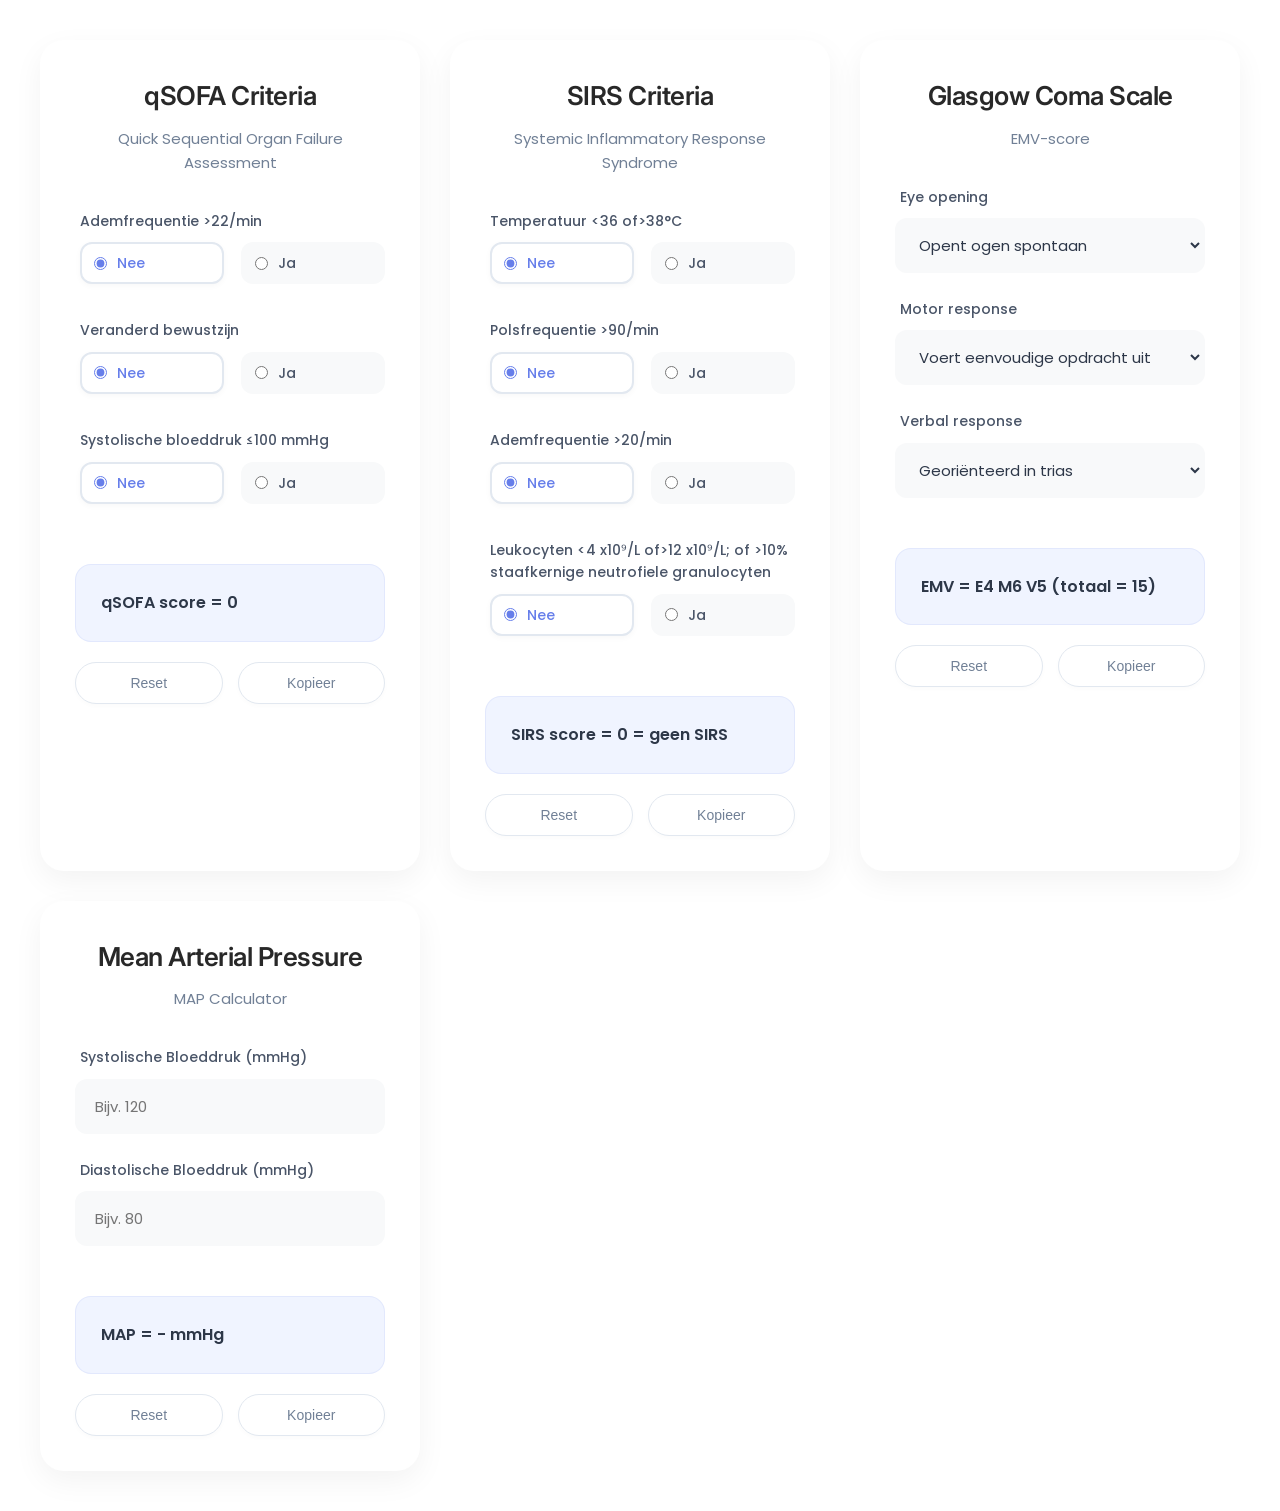
==== commit 85c7cf49: "style: Add Inter font and apply minor HTML structure and text refinements." ====
--- a/acute.html
+++ b/acute.html
@@ -1,14 +1,18 @@
 <!DOCTYPE html>
 <html lang="nl">
+
 <head>
     <meta charset="UTF-8">
     <meta name="viewport" content="width=device-width, initial-scale=1.0">
     <title>qSOFA Calculator</title>
     <link rel="preconnect" href="https://fonts.googleapis.com">
     <link rel="preconnect" href="https://fonts.gstatic.com" crossorigin>
-    <link href="https://fonts.googleapis.com/css2?family=Poppins:wght@400;500;600;700&display=swap" rel="stylesheet">
+    <link
+        href="https://fonts.googleapis.com/css2?family=Inter:wght@400;600;700&family=Poppins:wght@400;500;600;700&display=swap"
+        rel="stylesheet">
     <link rel="stylesheet" href="styles.css">
 </head>
+
 <body>
     <div class="wrapper">
         <!-- qSOFA Calculator -->
@@ -69,7 +73,8 @@
             </div>
             <div class="button-container">
                 <button type="button" id="resetButtonQsofa" class="reset-button">Reset</button>
-                <button type="button" id="copyButtonQsofa" class="copy-button" title="Kopieer naar klembord">Kopieer</button>
+                <button type="button" id="copyButtonQsofa" class="copy-button"
+                    title="Kopieer naar klembord">Kopieer</button>
             </div>
         </div>
 
@@ -80,7 +85,7 @@
 
             <form id="sirsForm">
                 <div class="form-group">
-                    <label>Temperatuur <36 of >38°C</label>
+                    <label>Temperatuur <36 of>38°C</label>
                     <div class="radio-group">
                         <label class="radio-label">
                             <input type="radio" name="temp_sirs" value="0" checked>
@@ -122,7 +127,7 @@
                 </div>
 
                 <div class="form-group">
-                    <label>Leukocyten <4 x10⁹/L of >12 x10⁹/L; of >10% staafkernige neutrofiele granulocyten</label>
+                    <label>Leukocyten <4 x10⁹/L of>12 x10⁹/L; of >10% staafkernige neutrofiele granulocyten</label>
                     <div class="radio-group">
                         <label class="radio-label">
                             <input type="radio" name="leuko_sirs" value="0" checked>
@@ -145,7 +150,8 @@
             </div>
             <div class="button-container">
                 <button type="button" id="resetButtonSirs" class="reset-button">Reset</button>
-                <button type="button" id="copyButtonSirs" class="copy-button" title="Kopieer naar klembord">Kopieer</button>
+                <button type="button" id="copyButtonSirs" class="copy-button"
+                    title="Kopieer naar klembord">Kopieer</button>
             </div>
         </div>
 
@@ -198,7 +204,8 @@
             </div>
             <div class="button-container">
                 <button type="button" id="resetButtonEmv" class="reset-button">Reset</button>
-                <button type="button" id="copyButtonEmv" class="copy-button" title="Kopieer naar klembord">Kopieer</button>
+                <button type="button" id="copyButtonEmv" class="copy-button"
+                    title="Kopieer naar klembord">Kopieer</button>
             </div>
         </div>
 
@@ -228,7 +235,8 @@
             </div>
             <div class="button-container">
                 <button type="button" id="resetButtonMap" class="reset-button">Reset</button>
-                <button type="button" id="copyButtonMap" class="copy-button" title="Kopieer naar klembord">Kopieer</button>
+                <button type="button" id="copyButtonMap" class="copy-button"
+                    title="Kopieer naar klembord">Kopieer</button>
             </div>
         </div>
     </div>
@@ -285,21 +293,21 @@
 
         // Real-time calculation when qSOFA radio buttons change
         document.querySelectorAll('input[name="af_qsofa"], input[name="mental_qsofa"], input[name="sbp_qsofa"]').forEach(radio => {
-            radio.addEventListener('change', function() {
+            radio.addEventListener('change', function () {
                 calculateQSOFA();
             });
         });
 
         // Copy to clipboard functionality for qSOFA
-        document.getElementById('copyButtonQsofa').addEventListener('click', function() {
+        document.getElementById('copyButtonQsofa').addEventListener('click', function () {
             const textToCopy = currentQsofaText;
             const btn = this;
 
             // Try modern clipboard API first
             if (navigator.clipboard && navigator.clipboard.writeText) {
-                navigator.clipboard.writeText(textToCopy).then(function() {
+                navigator.clipboard.writeText(textToCopy).then(function () {
                     showCopyFeedback(btn);
-                }).catch(function(err) {
+                }).catch(function (err) {
                     console.error('Clipboard API mislukt, probeer fallback:', err);
                     fallbackCopyText(textToCopy, btn);
                 });
@@ -310,7 +318,7 @@
         });
 
         // Reset functionality for qSOFA
-        document.getElementById('resetButtonQsofa').addEventListener('click', function() {
+        document.getElementById('resetButtonQsofa').addEventListener('click', function () {
             document.querySelectorAll('input[name="af_qsofa"], input[name="mental_qsofa"], input[name="sbp_qsofa"]').forEach(radio => {
                 if (radio.value === "0") {
                     radio.checked = true;
@@ -342,20 +350,20 @@
 
         // Real-time calculation when SIRS radio buttons change
         document.querySelectorAll('input[name="temp_sirs"], input[name="hr_sirs"], input[name="af_sirs"], input[name="leuko_sirs"]').forEach(radio => {
-            radio.addEventListener('change', function() {
+            radio.addEventListener('change', function () {
                 calculateSIRS();
             });
         });
 
         // Copy to clipboard functionality for SIRS
-        document.getElementById('copyButtonSirs').addEventListener('click', function() {
+        document.getElementById('copyButtonSirs').addEventListener('click', function () {
             const textToCopy = currentSirsText;
             const btn = this;
 
             if (navigator.clipboard && navigator.clipboard.writeText) {
-                navigator.clipboard.writeText(textToCopy).then(function() {
+                navigator.clipboard.writeText(textToCopy).then(function () {
                     showCopyFeedback(btn);
-                }).catch(function(err) {
+                }).catch(function (err) {
                     console.error('Clipboard API mislukt, probeer fallback:', err);
                     fallbackCopyText(textToCopy, btn);
                 });
@@ -365,7 +373,7 @@
         });
 
         // Reset functionality for SIRS
-        document.getElementById('resetButtonSirs').addEventListener('click', function() {
+        document.getElementById('resetButtonSirs').addEventListener('click', function () {
             document.querySelectorAll('input[name="temp_sirs"], input[name="hr_sirs"], input[name="af_sirs"], input[name="leuko_sirs"]').forEach(radio => {
                 if (radio.value === "0") {
                     radio.checked = true;
@@ -399,14 +407,14 @@
         document.getElementById('V_emv').addEventListener('change', calculateEMV);
 
         // Copy to clipboard functionality for EMV
-        document.getElementById('copyButtonEmv').addEventListener('click', function() {
+        document.getElementById('copyButtonEmv').addEventListener('click', function () {
             const textToCopy = currentEmvText;
             const btn = this;
 
             if (navigator.clipboard && navigator.clipboard.writeText) {
-                navigator.clipboard.writeText(textToCopy).then(function() {
+                navigator.clipboard.writeText(textToCopy).then(function () {
                     showCopyFeedback(btn);
-                }).catch(function(err) {
+                }).catch(function (err) {
                     console.error('Clipboard API mislukt, probeer fallback:', err);
                     fallbackCopyText(textToCopy, btn);
                 });
@@ -416,7 +424,7 @@
         });
 
         // Reset functionality for EMV
-        document.getElementById('resetButtonEmv').addEventListener('click', function() {
+        document.getElementById('resetButtonEmv').addEventListener('click', function () {
             document.getElementById('E_emv').selectedIndex = 0;
             document.getElementById('M_emv').selectedIndex = 0;
             document.getElementById('V_emv').selectedIndex = 0;
@@ -437,7 +445,7 @@
             if (isNaN(SBP) || isNaN(DBP)) {
                 currentMapText = 'MAP = - mmHg';
             } else {
-                const map = Math.round((1/3) * SBP + (2/3) * DBP);
+                const map = Math.round((1 / 3) * SBP + (2 / 3) * DBP);
                 currentMapText = `MAP = ${map} mmHg`;
             }
 
@@ -450,21 +458,21 @@
         document.getElementById('DBPmap').addEventListener('input', calculateMAP);
 
         // Reset functionality for MAP
-        document.getElementById('resetButtonMap').addEventListener('click', function() {
+        document.getElementById('resetButtonMap').addEventListener('click', function () {
             document.getElementById('SBPmap').value = '';
             document.getElementById('DBPmap').value = '';
             calculateMAP();
         });
 
         // Copy to clipboard functionality for MAP
-        document.getElementById('copyButtonMap').addEventListener('click', function() {
+        document.getElementById('copyButtonMap').addEventListener('click', function () {
             const textToCopy = currentMapText;
             const btn = this;
 
             if (navigator.clipboard && navigator.clipboard.writeText) {
-                navigator.clipboard.writeText(textToCopy).then(function() {
+                navigator.clipboard.writeText(textToCopy).then(function () {
                     showCopyFeedback(btn);
-                }).catch(function(err) {
+                }).catch(function (err) {
                     console.error('Clipboard API mislukt, probeer fallback:', err);
                     fallbackCopyText(textToCopy, btn);
                 });
@@ -483,30 +491,33 @@
         *  Copyright: (c) 2023 David J. Bradshaw - dave@bradshaw.net
         *  License: MIT
         */
-        !function(a){if("undefined"!=typeof window){var r=!0,P="",u=0,c="",s=null,D="",d=!1,j={resize:1,click:1},l=128,q=!0,f=1,n="bodyOffset",m=n,H=!0,W="",h={},g=32,B=null,p=!1,v=!1,y="[iFrameSizer]",J=y.length,w="",U={max:1,min:1,bodyScroll:1,documentElementScroll:1},b="child",V=!0,X=window.parent,T="*",E=0,i=!1,Y=null,O=16,S=1,K="scroll",M=K,Q=window,G=function(){x("onMessage function not defined")},Z=function(){},$=function(){},_={height:function(){return x("Custom height calculation function not defined"),document.documentElement.offsetHeight},width:function(){return x("Custom width calculation function not defined"),document.body.scrollWidth}},ee={},te=!1;try{var ne=Object.create({},{passive:{get:function(){te=!0}}});window.addEventListener("test",ae,ne),window.removeEventListener("test",ae,ne)}catch(e){}var oe,o,I,ie,N,A,C={bodyOffset:function(){return document.body.offsetHeight+ye("marginTop")+ye("marginBottom")},offset:function(){return C.bodyOffset()},bodyScroll:function(){return document.body.scrollHeight},custom:function(){return _.height()},documentElementOffset:function(){return document.documentElement.offsetHeight},documentElementScroll:function(){return document.documentElement.scrollHeight},max:function(){return Math.max.apply(null,e(C))},min:function(){return Math.min.apply(null,e(C))},grow:function(){return C.max()},lowestElement:function(){return Math.max(C.bodyOffset()||C.documentElementOffset(),we("bottom",Te()))},taggedElement:function(){return be("bottom","data-iframe-height")}},z={bodyScroll:function(){return document.body.scrollWidth},bodyOffset:function(){return document.body.offsetWidth},custom:function(){return _.width()},documentElementScroll:function(){return document.documentElement.scrollWidth},documentElementOffset:function(){return document.documentElement.offsetWidth},scroll:function(){return Math.max(z.bodyScroll(),z.documentElementScroll())},max:function(){return Math.max.apply(null,e(z))},min:function(){return Math.min.apply(null,e(z))},rightMostElement:function(){return we("right",Te())},taggedElement:function(){return be("right","data-iframe-width")}},re=(oe=Ee,N=null,A=0,function(){var e=Date.now(),t=O-(e-(A=A||e));return o=this,I=arguments,t<=0||O<t?(N&&(clearTimeout(N),N=null),A=e,ie=oe.apply(o,I),N||(o=I=null)):N=N||setTimeout(Oe,t),ie});k(window,"message",function(t){var n={init:function(){W=t.data,X=t.source,se(),q=!1,setTimeout(function(){H=!1},l)},reset:function(){H?R("Page reset ignored by init"):(R("Page size reset by host page"),Me("resetPage"))},resize:function(){L("resizeParent","Parent window requested size check")},moveToAnchor:function(){h.findTarget(i())},inPageLink:function(){this.moveToAnchor()},pageInfo:function(){var e=i();R("PageInfoFromParent called from parent: "+e),$(JSON.parse(e)),R(" --")},message:function(){var e=i();R("onMessage called from parent: "+e),G(JSON.parse(e)),R(" --")}};function o(){return t.data.split("]")[1].split(":")[0]}function i(){return t.data.slice(t.data.indexOf(":")+1)}function r(){return t.data.split(":")[2]in{true:1,false:1}}function e(){var e=o();e in n?n[e]():("undefined"==typeof module||!module.exports)&&"iFrameResize"in window||window.jQuery!==a&&"iFrameResize"in window.jQuery.prototype||r()||x("Unexpected message ("+t.data+")")}y===(""+t.data).slice(0,J)&&(!1===q?e():r()?n.init():R('Ignored message of type "'+o()+'". Received before initialization.'))}),k(window,"readystatechange",Ne),Ne()}function ae(){}function k(e,t,n,o){e.addEventListener(t,n,!!te&&(o||{}))}function ue(e){return e.charAt(0).toUpperCase()+e.slice(1)}function ce(e){return y+"["+w+"] "+e}function R(e){p&&"object"==typeof window.console&&console.log(ce(e))}function x(e){"object"==typeof window.console&&console.warn(ce(e))}function se(){function e(e){return"true"===e}function t(e,t){return"function"==typeof e&&(R("Setup custom "+t+"CalcMethod"),_[t]=e,e="custom"),e}{var n;n=W.slice(J).split(":"),w=n[0],u=a===n[1]?u:Number(n[1]),d=a===n[2]?d:e(n[2]),p=a===n[3]?p:e(n[3]),g=a===n[4]?g:Number(n[4]),r=a===n[6]?r:e(n[6]),c=n[7],m=a===n[8]?m:n[8],P=n[9],D=n[10],E=a===n[11]?E:Number(n[11]),h.enable=a!==n[12]&&e(n[12]),b=a===n[13]?b:n[13],M=a===n[14]?M:n[14],v=a===n[15]?v:e(n[15]),R("Initialising iFrame ("+window.location.href+")"),"iFrameResizer"in window&&Object===window.iFrameResizer.constructor&&(n=window.iFrameResizer,R("Reading data from page: "+JSON.stringify(n)),Object.keys(n).forEach(de,n),G="onMessage"in n?n.onMessage:G,Z="onReady"in n?n.onReady:Z,T="targetOrigin"in n?n.targetOrigin:T,m="heightCalculationMethod"in n?n.heightCalculationMethod:m,M="widthCalculationMethod"in n?n.widthCalculationMethod:M,m=t(m,"height"),M=t(M,"width"))}function o(e){F(0,0,e.type,e.screenY+":"+e.screenX)}function i(e,t){R("Add event listener: "+t),k(window.document,e,o)}R("TargetOrigin for parent set to: "+T),le("margin",function(e,t){-1!==t.indexOf("-")&&(x("Negative CSS value ignored for "+e),t="");return t}("margin",c=a===c?u+"px":c)),le("background",P),le("padding",D),(n=document.createElement("div")).style.clear="both",n.style.display="block",n.style.height="0",document.body.appendChild(n),he(),ge(),document.documentElement.style.height="",document.body.style.height="",R('HTML & body height set to "auto"'),R("Enable public methods"),Q.parentIFrame={autoResize:function(e){return!0===e&&!1===r?(r=!0,pe()):!1===e&&!0===r&&(r=!1,fe("remove"),null!==s&&s.disconnect(),clearInterval(B)),F(0,0,"autoResize",JSON.stringify(r)),r},close:function(){F(0,0,"close")},getId:function(){return w},getPageInfo:function(e){"function"==typeof e?($=e,F(0,0,"pageInfo")):($=function(){},F(0,0,"pageInfoStop"))},moveToAnchor:function(e){h.findTarget(e)},reset:function(){Ie("parentIFrame.reset")},scrollTo:function(e,t){F(t,e,"scrollTo")},scrollToOffset:function(e,t){F(t,e,"scrollToOffset")},sendMessage:function(e,t){F(0,0,"message",JSON.stringify(e),t)},setHeightCalculationMethod:function(e){m=e,he()},setWidthCalculationMethod:function(e){M=e,ge()},setTargetOrigin:function(e){R("Set targetOrigin: "+e),T=e},size:function(e,t){L("size","parentIFrame.size("+((e||"")+(t?","+t:""))+")",e,t)}},!0===v&&(i("mouseenter","Mouse Enter"),i("mouseleave","Mouse Leave")),pe(),h=function(){function n(e){var e=e.getBoundingClientRect(),t={x:window.pageXOffset===a?document.documentElement.scrollLeft:window.pageXOffset,y:window.pageYOffset===a?document.documentElement.scrollTop:window.pageYOffset};return{x:parseInt(e.left,10)+parseInt(t.x,10),y:parseInt(e.top,10)+parseInt(t.y,10)}}function o(e){var e=e.split("#")[1]||e,t=decodeURIComponent(e),t=document.getElementById(t)||document.getElementsByName(t)[0];a===t?(R("In page link (#"+e+") not found in iFrame, so sending to parent"),F(0,0,"inPageLink","#"+e)):(t=n(t=t),R("Moving to in page link (#"+e+") at x: "+t.x+" y: "+t.y),F(t.y,t.x,"scrollToOffset"))}function e(){var e=window.location.hash,t=window.location.href;""!==e&&"#"!==e&&o(t)}function t(){Array.prototype.forEach.call(document.querySelectorAll('a[href^="#"]'),function(e){"#"!==e.getAttribute("href")&&k(e,"click",function(e){e.preventDefault(),o(this.getAttribute("href"))})})}function i(){Array.prototype.forEach&&document.querySelectorAll?(R("Setting up location.hash handlers"),t(),k(window,"hashchange",e),setTimeout(e,l)):x("In page linking not fully supported in this browser! (See README.md for IE8 workaround)")}h.enable?i():R("In page linking not enabled");return{findTarget:o}}(),L("init","Init message from host page"),Z()}function de(e){var t=e.split("Callback");2===t.length&&(this[t="on"+t[0].charAt(0).toUpperCase()+t[0].slice(1)]=this[e],delete this[e],x("Deprecated: '"+e+"' has been renamed '"+t+"'. The old method will be removed in the next major version."))}function le(e,t){a!==t&&""!==t&&"null"!==t&&R("Body "+e+' set to "'+(document.body.style[e]=t)+'"')}function t(n){var e={add:function(e){function t(){L(n.eventName,n.eventType)}ee[e]=t,k(window,e,t,{passive:!0})},remove:function(e){var t=ee[e];delete ee[e],window.removeEventListener(e,t,!1)}};n.eventNames&&Array.prototype.map?(n.eventName=n.eventNames[0],n.eventNames.map(e[n.method])):e[n.method](n.eventName),R(ue(n.method)+" event listener: "+n.eventType)}function fe(e){t({method:e,eventType:"Animation Start",eventNames:["animationstart","webkitAnimationStart"]}),t({method:e,eventType:"Animation Iteration",eventNames:["animationiteration","webkitAnimationIteration"]}),t({method:e,eventType:"Animation End",eventNames:["animationend","webkitAnimationEnd"]}),t({method:e,eventType:"Input",eventName:"input"}),t({method:e,eventType:"Mouse Up",eventName:"mouseup"}),t({method:e,eventType:"Mouse Down",eventName:"mousedown"}),t({method:e,eventType:"Orientation Change",eventName:"orientationchange"}),t({method:e,eventType:"Print",eventNames:["afterprint","beforeprint"]}),t({method:e,eventType:"Ready State Change",eventName:"readystatechange"}),t({method:e,eventType:"Touch Start",eventName:"touchstart"}),t({method:e,eventType:"Touch End",eventName:"touchend"}),t({method:e,eventType:"Touch Cancel",eventName:"touchcancel"}),t({method:e,eventType:"Transition Start",eventNames:["transitionstart","webkitTransitionStart","MSTransitionStart","oTransitionStart","otransitionstart"]}),t({method:e,eventType:"Transition Iteration",eventNames:["transitioniteration","webkitTransitionIteration","MSTransitionIteration","oTransitionIteration","otransitioniteration"]}),t({method:e,eventType:"Transition End",eventNames:["transitionend","webkitTransitionEnd","MSTransitionEnd","oTransitionEnd","otransitionend"]}),"child"===b&&t({method:e,eventType:"IFrame Resized",eventName:"resize"})}function me(e,t,n,o){return t!==e&&(e in n||(x(e+" is not a valid option for "+o+"CalculationMethod."),e=t),R(o+' calculation method set to "'+e+'"')),e}function he(){m=me(m,n,C,"height")}function ge(){M=me(M,K,z,"width")}function pe(){var e;!0===r?(fe("add"),e=g<0,window.MutationObserver||window.WebKitMutationObserver?e?ve():s=function(){function t(e){function t(e){!1===e.complete&&(R("Attach listeners to "+e.src),e.addEventListener("load",i,!1),e.addEventListener("error",r,!1),u.push(e))}"attributes"===e.type&&"src"===e.attributeName?t(e.target):"childList"===e.type&&Array.prototype.forEach.call(e.target.querySelectorAll("img"),t)}function o(e){R("Remove listeners from "+e.src),e.removeEventListener("load",i,!1),e.removeEventListener("error",r,!1),u.splice(u.indexOf(e),1)}function n(e,t,n){o(e.target),L(t,n+": "+e.target.src)}function i(e){n(e,"imageLoad","Image loaded")}function r(e){n(e,"imageLoadFailed","Image load failed")}function a(e){L("mutationObserver","mutationObserver: "+e[0].target+" "+e[0].type),e.forEach(t)}var u=[],c=window.MutationObserver||window.WebKitMutationObserver,s=function(){var e=document.querySelector("body");return s=new c(a),R("Create body MutationObserver"),s.observe(e,{attributes:!0,attributeOldValue:!1,characterData:!0,characterDataOldValue:!1,childList:!0,subtree:!0}),s}();return{disconnect:function(){"disconnect"in s&&(R("Disconnect body MutationObserver"),s.disconnect(),u.forEach(o))}}}():(R("MutationObserver not supported in this browser!"),ve())):R("Auto Resize disabled")}function ve(){0!==g&&(R("setInterval: "+g+"ms"),B=setInterval(function(){L("interval","setInterval: "+g)},Math.abs(g)))}function ye(e,t){return t=t||document.body,t=null===(t=document.defaultView.getComputedStyle(t,null))?0:t[e],parseInt(t,10)}function we(e,t){for(var n,o=t.length,i=0,r=ue(e),a=Date.now(),u=0;u<o;u++)i<(n=t[u].getBoundingClientRect()[e]+ye("margin"+r,t[u]))&&(i=n);return a=Date.now()-a,R("Parsed "+o+" HTML elements"),R("Element position calculated in "+a+"ms"),O/2<(a=a)&&R("Event throttle increased to "+(O=2*a)+"ms"),i}function e(e){return[e.bodyOffset(),e.bodyScroll(),e.documentElementOffset(),e.documentElementScroll()]}function be(e,t){var n=document.querySelectorAll("["+t+"]");return 0===n.length&&(x("No tagged elements ("+t+") found on page"),document.querySelectorAll("body *")),we(e,n)}function Te(){return document.querySelectorAll("body *")}function Ee(e,t,n,o){function i(){e in{init:1,interval:1,size:1}||!(m in U||d&&M in U)?e in{interval:1}||R("No change in size detected"):Ie(t)}function r(e,t){return!(Math.abs(e-t)<=E)}n=a===n?C[m]():n,o=a===o?z[M]():o,r(f,n)||d&&r(S,o)||"init"===e?(Se(),F(f=n,S=o,e)):i()}function Oe(){A=Date.now(),N=null,ie=oe.apply(o,I),N||(o=I=null)}function L(e,t,n,o){i&&e in j?R("Trigger event cancelled: "+e):(e in{reset:1,resetPage:1,init:1}||R("Trigger event: "+t),("init"===e?Ee:re)(e,t,n,o))}function Se(){i||(i=!0,R("Trigger event lock on")),clearTimeout(Y),Y=setTimeout(function(){i=!1,R("Trigger event lock off"),R("--")},l)}function Me(e){f=C[m](),S=z[M](),F(f,S,e)}function Ie(e){var t=m;m=n,R("Reset trigger event: "+e),Se(),Me("reset"),m=t}function F(e,t,n,o,i){!0===V&&(a===i?i=T:R("Message targetOrigin: "+i),R("Sending message to host page ("+(e=w+":"+(e+":"+t)+":"+n+(a===o?"":":"+o))+")"),X.postMessage(y+e,i))}function Ne(){"loading"!==document.readyState&&window.parent.postMessage("[iFrameResizerChild]Ready","*")}
-        function addToDoOpen() {
-        window.parent.postMessage("alertopen", "*")
-        jQuery('.info-box-icon, .info-box-content, .selectize-input, input#ldlc, button#sharebutton,button.radiobtn').addClass('myoverlayb');
-        jQuery('body,.selectize-dropdown, .btn-default,h1, h3, .selectize-input>div, .shiny-bound-input,.selectize-input:after').addClass('myoverlayc');
-        jQuery('.info-box-icon,.info-box-text, .info-box-number, .radiobtn,.btn-primary').addClass('myoverlayd');
-        jQuery('.selectize-input, .shiny-bound-input').addClass('myoverlaye');
-        }    
-        function addToDoClose() {
-        if(event.target.matches("button.confirm")){
-        window.parent.postMessage("alertclose", "*")
-        jQuery('.info-box-icon, .info-box-content, .selectize-input, input#ldlc, button#sharebutton,button.radiobtn').removeClass('myoverlayb');
-        jQuery('body,.selectize-dropdown, .btn-default,h1, h3, .selectize-input>div,.shiny-bound-input,.selectize-input:after').removeClass('myoverlayc');
-        jQuery('.info-box-icon,.info-box-text, .info-box-number, .radiobtn,.btn-primary').removeClass('myoverlayd');
-        jQuery('.selectize-input, .shiny-bound-input').removeClass('myoverlaye');
-        }
-        }   
-        window.onload = function() {
-        var addButtonOpen = document.getElementById("sharebutton");
-        addButtonOpen.addEventListener("click", addToDoOpen);
-        const body = document.querySelector('body');
-        body.addEventListener("click", addToDoClose);
-        }}();
+        !function (a) {
+            if ("undefined" != typeof window) { var r = !0, P = "", u = 0, c = "", s = null, D = "", d = !1, j = { resize: 1, click: 1 }, l = 128, q = !0, f = 1, n = "bodyOffset", m = n, H = !0, W = "", h = {}, g = 32, B = null, p = !1, v = !1, y = "[iFrameSizer]", J = y.length, w = "", U = { max: 1, min: 1, bodyScroll: 1, documentElementScroll: 1 }, b = "child", V = !0, X = window.parent, T = "*", E = 0, i = !1, Y = null, O = 16, S = 1, K = "scroll", M = K, Q = window, G = function () { x("onMessage function not defined") }, Z = function () { }, $ = function () { }, _ = { height: function () { return x("Custom height calculation function not defined"), document.documentElement.offsetHeight }, width: function () { return x("Custom width calculation function not defined"), document.body.scrollWidth } }, ee = {}, te = !1; try { var ne = Object.create({}, { passive: { get: function () { te = !0 } } }); window.addEventListener("test", ae, ne), window.removeEventListener("test", ae, ne) } catch (e) { } var oe, o, I, ie, N, A, C = { bodyOffset: function () { return document.body.offsetHeight + ye("marginTop") + ye("marginBottom") }, offset: function () { return C.bodyOffset() }, bodyScroll: function () { return document.body.scrollHeight }, custom: function () { return _.height() }, documentElementOffset: function () { return document.documentElement.offsetHeight }, documentElementScroll: function () { return document.documentElement.scrollHeight }, max: function () { return Math.max.apply(null, e(C)) }, min: function () { return Math.min.apply(null, e(C)) }, grow: function () { return C.max() }, lowestElement: function () { return Math.max(C.bodyOffset() || C.documentElementOffset(), we("bottom", Te())) }, taggedElement: function () { return be("bottom", "data-iframe-height") } }, z = { bodyScroll: function () { return document.body.scrollWidth }, bodyOffset: function () { return document.body.offsetWidth }, custom: function () { return _.width() }, documentElementScroll: function () { return document.documentElement.scrollWidth }, documentElementOffset: function () { return document.documentElement.offsetWidth }, scroll: function () { return Math.max(z.bodyScroll(), z.documentElementScroll()) }, max: function () { return Math.max.apply(null, e(z)) }, min: function () { return Math.min.apply(null, e(z)) }, rightMostElement: function () { return we("right", Te()) }, taggedElement: function () { return be("right", "data-iframe-width") } }, re = (oe = Ee, N = null, A = 0, function () { var e = Date.now(), t = O - (e - (A = A || e)); return o = this, I = arguments, t <= 0 || O < t ? (N && (clearTimeout(N), N = null), A = e, ie = oe.apply(o, I), N || (o = I = null)) : N = N || setTimeout(Oe, t), ie }); k(window, "message", function (t) { var n = { init: function () { W = t.data, X = t.source, se(), q = !1, setTimeout(function () { H = !1 }, l) }, reset: function () { H ? R("Page reset ignored by init") : (R("Page size reset by host page"), Me("resetPage")) }, resize: function () { L("resizeParent", "Parent window requested size check") }, moveToAnchor: function () { h.findTarget(i()) }, inPageLink: function () { this.moveToAnchor() }, pageInfo: function () { var e = i(); R("PageInfoFromParent called from parent: " + e), $(JSON.parse(e)), R(" --") }, message: function () { var e = i(); R("onMessage called from parent: " + e), G(JSON.parse(e)), R(" --") } }; function o() { return t.data.split("]")[1].split(":")[0] } function i() { return t.data.slice(t.data.indexOf(":") + 1) } function r() { return t.data.split(":")[2] in { true: 1, false: 1 } } function e() { var e = o(); e in n ? n[e]() : ("undefined" == typeof module || !module.exports) && "iFrameResize" in window || window.jQuery !== a && "iFrameResize" in window.jQuery.prototype || r() || x("Unexpected message (" + t.data + ")") } y === ("" + t.data).slice(0, J) && (!1 === q ? e() : r() ? n.init() : R('Ignored message of type "' + o() + '". Received before initialization.')) }), k(window, "readystatechange", Ne), Ne() } function ae() { } function k(e, t, n, o) { e.addEventListener(t, n, !!te && (o || {})) } function ue(e) { return e.charAt(0).toUpperCase() + e.slice(1) } function ce(e) { return y + "[" + w + "] " + e } function R(e) { p && "object" == typeof window.console && console.log(ce(e)) } function x(e) { "object" == typeof window.console && console.warn(ce(e)) } function se() { function e(e) { return "true" === e } function t(e, t) { return "function" == typeof e && (R("Setup custom " + t + "CalcMethod"), _[t] = e, e = "custom"), e } { var n; n = W.slice(J).split(":"), w = n[0], u = a === n[1] ? u : Number(n[1]), d = a === n[2] ? d : e(n[2]), p = a === n[3] ? p : e(n[3]), g = a === n[4] ? g : Number(n[4]), r = a === n[6] ? r : e(n[6]), c = n[7], m = a === n[8] ? m : n[8], P = n[9], D = n[10], E = a === n[11] ? E : Number(n[11]), h.enable = a !== n[12] && e(n[12]), b = a === n[13] ? b : n[13], M = a === n[14] ? M : n[14], v = a === n[15] ? v : e(n[15]), R("Initialising iFrame (" + window.location.href + ")"), "iFrameResizer" in window && Object === window.iFrameResizer.constructor && (n = window.iFrameResizer, R("Reading data from page: " + JSON.stringify(n)), Object.keys(n).forEach(de, n), G = "onMessage" in n ? n.onMessage : G, Z = "onReady" in n ? n.onReady : Z, T = "targetOrigin" in n ? n.targetOrigin : T, m = "heightCalculationMethod" in n ? n.heightCalculationMethod : m, M = "widthCalculationMethod" in n ? n.widthCalculationMethod : M, m = t(m, "height"), M = t(M, "width")) } function o(e) { F(0, 0, e.type, e.screenY + ":" + e.screenX) } function i(e, t) { R("Add event listener: " + t), k(window.document, e, o) } R("TargetOrigin for parent set to: " + T), le("margin", function (e, t) { -1 !== t.indexOf("-") && (x("Negative CSS value ignored for " + e), t = ""); return t }("margin", c = a === c ? u + "px" : c)), le("background", P), le("padding", D), (n = document.createElement("div")).style.clear = "both", n.style.display = "block", n.style.height = "0", document.body.appendChild(n), he(), ge(), document.documentElement.style.height = "", document.body.style.height = "", R('HTML & body height set to "auto"'), R("Enable public methods"), Q.parentIFrame = { autoResize: function (e) { return !0 === e && !1 === r ? (r = !0, pe()) : !1 === e && !0 === r && (r = !1, fe("remove"), null !== s && s.disconnect(), clearInterval(B)), F(0, 0, "autoResize", JSON.stringify(r)), r }, close: function () { F(0, 0, "close") }, getId: function () { return w }, getPageInfo: function (e) { "function" == typeof e ? ($ = e, F(0, 0, "pageInfo")) : ($ = function () { }, F(0, 0, "pageInfoStop")) }, moveToAnchor: function (e) { h.findTarget(e) }, reset: function () { Ie("parentIFrame.reset") }, scrollTo: function (e, t) { F(t, e, "scrollTo") }, scrollToOffset: function (e, t) { F(t, e, "scrollToOffset") }, sendMessage: function (e, t) { F(0, 0, "message", JSON.stringify(e), t) }, setHeightCalculationMethod: function (e) { m = e, he() }, setWidthCalculationMethod: function (e) { M = e, ge() }, setTargetOrigin: function (e) { R("Set targetOrigin: " + e), T = e }, size: function (e, t) { L("size", "parentIFrame.size(" + ((e || "") + (t ? "," + t : "")) + ")", e, t) } }, !0 === v && (i("mouseenter", "Mouse Enter"), i("mouseleave", "Mouse Leave")), pe(), h = function () { function n(e) { var e = e.getBoundingClientRect(), t = { x: window.pageXOffset === a ? document.documentElement.scrollLeft : window.pageXOffset, y: window.pageYOffset === a ? document.documentElement.scrollTop : window.pageYOffset }; return { x: parseInt(e.left, 10) + parseInt(t.x, 10), y: parseInt(e.top, 10) + parseInt(t.y, 10) } } function o(e) { var e = e.split("#")[1] || e, t = decodeURIComponent(e), t = document.getElementById(t) || document.getElementsByName(t)[0]; a === t ? (R("In page link (#" + e + ") not found in iFrame, so sending to parent"), F(0, 0, "inPageLink", "#" + e)) : (t = n(t = t), R("Moving to in page link (#" + e + ") at x: " + t.x + " y: " + t.y), F(t.y, t.x, "scrollToOffset")) } function e() { var e = window.location.hash, t = window.location.href; "" !== e && "#" !== e && o(t) } function t() { Array.prototype.forEach.call(document.querySelectorAll('a[href^="#"]'), function (e) { "#" !== e.getAttribute("href") && k(e, "click", function (e) { e.preventDefault(), o(this.getAttribute("href")) }) }) } function i() { Array.prototype.forEach && document.querySelectorAll ? (R("Setting up location.hash handlers"), t(), k(window, "hashchange", e), setTimeout(e, l)) : x("In page linking not fully supported in this browser! (See README.md for IE8 workaround)") } h.enable ? i() : R("In page linking not enabled"); return { findTarget: o } }(), L("init", "Init message from host page"), Z() } function de(e) { var t = e.split("Callback"); 2 === t.length && (this[t = "on" + t[0].charAt(0).toUpperCase() + t[0].slice(1)] = this[e], delete this[e], x("Deprecated: '" + e + "' has been renamed '" + t + "'. The old method will be removed in the next major version.")) } function le(e, t) { a !== t && "" !== t && "null" !== t && R("Body " + e + ' set to "' + (document.body.style[e] = t) + '"') } function t(n) { var e = { add: function (e) { function t() { L(n.eventName, n.eventType) } ee[e] = t, k(window, e, t, { passive: !0 }) }, remove: function (e) { var t = ee[e]; delete ee[e], window.removeEventListener(e, t, !1) } }; n.eventNames && Array.prototype.map ? (n.eventName = n.eventNames[0], n.eventNames.map(e[n.method])) : e[n.method](n.eventName), R(ue(n.method) + " event listener: " + n.eventType) } function fe(e) { t({ method: e, eventType: "Animation Start", eventNames: ["animationstart", "webkitAnimationStart"] }), t({ method: e, eventType: "Animation Iteration", eventNames: ["animationiteration", "webkitAnimationIteration"] }), t({ method: e, eventType: "Animation End", eventNames: ["animationend", "webkitAnimationEnd"] }), t({ method: e, eventType: "Input", eventName: "input" }), t({ method: e, eventType: "Mouse Up", eventName: "mouseup" }), t({ method: e, eventType: "Mouse Down", eventName: "mousedown" }), t({ method: e, eventType: "Orientation Change", eventName: "orientationchange" }), t({ method: e, eventType: "Print", eventNames: ["afterprint", "beforeprint"] }), t({ method: e, eventType: "Ready State Change", eventName: "readystatechange" }), t({ method: e, eventType: "Touch Start", eventName: "touchstart" }), t({ method: e, eventType: "Touch End", eventName: "touchend" }), t({ method: e, eventType: "Touch Cancel", eventName: "touchcancel" }), t({ method: e, eventType: "Transition Start", eventNames: ["transitionstart", "webkitTransitionStart", "MSTransitionStart", "oTransitionStart", "otransitionstart"] }), t({ method: e, eventType: "Transition Iteration", eventNames: ["transitioniteration", "webkitTransitionIteration", "MSTransitionIteration", "oTransitionIteration", "otransitioniteration"] }), t({ method: e, eventType: "Transition End", eventNames: ["transitionend", "webkitTransitionEnd", "MSTransitionEnd", "oTransitionEnd", "otransitionend"] }), "child" === b && t({ method: e, eventType: "IFrame Resized", eventName: "resize" }) } function me(e, t, n, o) { return t !== e && (e in n || (x(e + " is not a valid option for " + o + "CalculationMethod."), e = t), R(o + ' calculation method set to "' + e + '"')), e } function he() { m = me(m, n, C, "height") } function ge() { M = me(M, K, z, "width") } function pe() { var e; !0 === r ? (fe("add"), e = g < 0, window.MutationObserver || window.WebKitMutationObserver ? e ? ve() : s = function () { function t(e) { function t(e) { !1 === e.complete && (R("Attach listeners to " + e.src), e.addEventListener("load", i, !1), e.addEventListener("error", r, !1), u.push(e)) } "attributes" === e.type && "src" === e.attributeName ? t(e.target) : "childList" === e.type && Array.prototype.forEach.call(e.target.querySelectorAll("img"), t) } function o(e) { R("Remove listeners from " + e.src), e.removeEventListener("load", i, !1), e.removeEventListener("error", r, !1), u.splice(u.indexOf(e), 1) } function n(e, t, n) { o(e.target), L(t, n + ": " + e.target.src) } function i(e) { n(e, "imageLoad", "Image loaded") } function r(e) { n(e, "imageLoadFailed", "Image load failed") } function a(e) { L("mutationObserver", "mutationObserver: " + e[0].target + " " + e[0].type), e.forEach(t) } var u = [], c = window.MutationObserver || window.WebKitMutationObserver, s = function () { var e = document.querySelector("body"); return s = new c(a), R("Create body MutationObserver"), s.observe(e, { attributes: !0, attributeOldValue: !1, characterData: !0, characterDataOldValue: !1, childList: !0, subtree: !0 }), s }(); return { disconnect: function () { "disconnect" in s && (R("Disconnect body MutationObserver"), s.disconnect(), u.forEach(o)) } } }() : (R("MutationObserver not supported in this browser!"), ve())) : R("Auto Resize disabled") } function ve() { 0 !== g && (R("setInterval: " + g + "ms"), B = setInterval(function () { L("interval", "setInterval: " + g) }, Math.abs(g))) } function ye(e, t) { return t = t || document.body, t = null === (t = document.defaultView.getComputedStyle(t, null)) ? 0 : t[e], parseInt(t, 10) } function we(e, t) { for (var n, o = t.length, i = 0, r = ue(e), a = Date.now(), u = 0; u < o; u++)i < (n = t[u].getBoundingClientRect()[e] + ye("margin" + r, t[u])) && (i = n); return a = Date.now() - a, R("Parsed " + o + " HTML elements"), R("Element position calculated in " + a + "ms"), O / 2 < (a = a) && R("Event throttle increased to " + (O = 2 * a) + "ms"), i } function e(e) { return [e.bodyOffset(), e.bodyScroll(), e.documentElementOffset(), e.documentElementScroll()] } function be(e, t) { var n = document.querySelectorAll("[" + t + "]"); return 0 === n.length && (x("No tagged elements (" + t + ") found on page"), document.querySelectorAll("body *")), we(e, n) } function Te() { return document.querySelectorAll("body *") } function Ee(e, t, n, o) { function i() { e in { init: 1, interval: 1, size: 1 } || !(m in U || d && M in U) ? e in { interval: 1 } || R("No change in size detected") : Ie(t) } function r(e, t) { return !(Math.abs(e - t) <= E) } n = a === n ? C[m]() : n, o = a === o ? z[M]() : o, r(f, n) || d && r(S, o) || "init" === e ? (Se(), F(f = n, S = o, e)) : i() } function Oe() { A = Date.now(), N = null, ie = oe.apply(o, I), N || (o = I = null) } function L(e, t, n, o) { i && e in j ? R("Trigger event cancelled: " + e) : (e in { reset: 1, resetPage: 1, init: 1 } || R("Trigger event: " + t), ("init" === e ? Ee : re)(e, t, n, o)) } function Se() { i || (i = !0, R("Trigger event lock on")), clearTimeout(Y), Y = setTimeout(function () { i = !1, R("Trigger event lock off"), R("--") }, l) } function Me(e) { f = C[m](), S = z[M](), F(f, S, e) } function Ie(e) { var t = m; m = n, R("Reset trigger event: " + e), Se(), Me("reset"), m = t } function F(e, t, n, o, i) { !0 === V && (a === i ? i = T : R("Message targetOrigin: " + i), R("Sending message to host page (" + (e = w + ":" + (e + ":" + t) + ":" + n + (a === o ? "" : ":" + o)) + ")"), X.postMessage(y + e, i)) } function Ne() { "loading" !== document.readyState && window.parent.postMessage("[iFrameResizerChild]Ready", "*") }
+            function addToDoOpen() {
+                window.parent.postMessage("alertopen", "*")
+                jQuery('.info-box-icon, .info-box-content, .selectize-input, input#ldlc, button#sharebutton,button.radiobtn').addClass('myoverlayb');
+                jQuery('body,.selectize-dropdown, .btn-default,h1, h3, .selectize-input>div, .shiny-bound-input,.selectize-input:after').addClass('myoverlayc');
+                jQuery('.info-box-icon,.info-box-text, .info-box-number, .radiobtn,.btn-primary').addClass('myoverlayd');
+                jQuery('.selectize-input, .shiny-bound-input').addClass('myoverlaye');
+            }
+            function addToDoClose() {
+                if (event.target.matches("button.confirm")) {
+                    window.parent.postMessage("alertclose", "*")
+                    jQuery('.info-box-icon, .info-box-content, .selectize-input, input#ldlc, button#sharebutton,button.radiobtn').removeClass('myoverlayb');
+                    jQuery('body,.selectize-dropdown, .btn-default,h1, h3, .selectize-input>div,.shiny-bound-input,.selectize-input:after').removeClass('myoverlayc');
+                    jQuery('.info-box-icon,.info-box-text, .info-box-number, .radiobtn,.btn-primary').removeClass('myoverlayd');
+                    jQuery('.selectize-input, .shiny-bound-input').removeClass('myoverlaye');
+                }
+            }
+            window.onload = function () {
+                var addButtonOpen = document.getElementById("sharebutton");
+                addButtonOpen.addEventListener("click", addToDoOpen);
+                const body = document.querySelector('body');
+                body.addEventListener("click", addToDoClose);
+            }
+        }();
         //# sourceMappingURL=iframeResizer.contentWindow.map
     </script>
 </body>
-</html>
+
+</html>
--- a/styles.css
+++ b/styles.css
@@ -6,43 +6,60 @@
 
 body {
     font-family: "Poppins", sans-serif;
-    background: transparent;
+    background-color: #ffffff;
+    /* White background for iframe */
+    color: #333;
+    line-height: 1.6;
 }
 
 .wrapper {
-    display: flex;
-    gap: 20px;
-    flex-wrap: wrap;
-    padding: 20px;
-    align-items: stretch;
+    display: grid;
+    grid-template-columns: repeat(auto-fit, minmax(320px, 1fr));
+    gap: 30px;
+    /* Increased gap for airiness */
+    padding: 40px;
+    max-width: 1400px;
+    margin: 0 auto;
 }
 
 .container {
     background: white;
-    border-radius: 16px;
-    padding: 25px;
-    flex: 1;
-    min-width: 300px;
-    max-width: 500px;
+    border-radius: 24px;
+    /* Large rounded corners */
+    padding: 35px;
     display: flex;
     flex-direction: column;
-    box-shadow: 0 2px 8px rgba(0, 0, 0, 0.1);
-    border: 1px solid #e8e8e8;
-}
+    box-shadow: 0 10px 30px rgba(0, 0, 0, 0.05);
+    /* Soft, diffuse shadow */
+    border: none;
+    /* Removed border */
+    transition: box-shadow 0.3s ease;
+}
+
+/* Hover effect removed as per user request */
+/* .container:hover {
+    transform: translateY(-5px);
+    box-shadow: 0 15px 35px rgba(0, 0, 0, 0.08);
+} */
 
 h1 {
-    color: #333;
+    font-family: 'Inter', sans-serif;
+    /* Internerds Heading Font */
+    color: #282828;
+    /* Internerds Heading Color */
     margin-bottom: 10px;
-    font-size: 28px;
-    font-weight: 500;
+    font-size: 26px;
+    font-weight: 600;
     text-align: center;
+    letter-spacing: -0.5px;
 }
 
 .subtitle {
-    color: #666;
+    color: #718096;
     text-align: center;
-    margin-bottom: 30px;
-    font-size: 14px;
+    margin-bottom: 35px;
+    font-size: 15px;
+    font-weight: 400;
 }
 
 .form-group {
@@ -51,67 +68,87 @@
 
 label {
     display: block;
-    margin-bottom: 8px;
-    color: #333;
-    font-weight: 600;
-    font-size: 14px;
+    margin-bottom: 10px;
+    color: #4a5568;
+    font-weight: 500;
+    font-size: 14px;
+    margin-left: 5px;
+    /* Slight indent to align with rounded inputs */
 }
 
 input[type="number"],
 select {
     width: 100%;
-    padding: 12px;
-    border: 2px solid #e0e0e0;
-    border-radius: 8px;
-    font-size: 14px;
-    transition: border-color 0.3s;
+    padding: 14px 18px;
+    border: 2px solid transparent;
+    background-color: #f8f9fa;
+    /* Light grey background for inputs */
+    border-radius: 12px;
+    /* Rounded inputs */
+    font-size: 15px;
+    color: #2d3748;
+    transition: all 0.3s ease;
+    font-family: inherit;
 }
 
 input[type="number"]:focus,
 select:focus {
     outline: none;
-    border-color: #667eea;
+    background-color: #fff;
+    border-color: #e2e8f0;
+    box-shadow: 0 0 0 4px rgba(0, 17, 183, 0.1);
+    /* Blue shadow */
 }
 
 button {
     width: 100%;
-    padding: 14px;
-    background: linear-gradient(135deg, #667eea 0%, #764ba2 100%);
+    padding: 16px;
+    background: #0011B7;
+    /* Internerds Blue */
     color: white;
     border: none;
-    border-radius: 8px;
+    border-radius: 50px;
+    /* Pill shape */
     font-size: 16px;
     font-weight: 600;
     cursor: pointer;
-    transition: transform 0.2s, box-shadow 0.2s;
+    transition: all 0.3s cubic-bezier(0.4, 0, 0.2, 1);
+    box-shadow: 0 4px 15px rgba(0, 17, 183, 0.2);
+    margin-top: 10px;
 }
 
 button:hover {
     transform: translateY(-2px);
-    box-shadow: 0 10px 20px rgba(102, 126, 234, 0.4);
+    box-shadow: 0 8px 25px rgba(118, 75, 162, 0.3);
+    filter: brightness(1.05);
 }
 
 button:active {
-    transform: translateY(0);
+    transform: translateY(1px);
+    box-shadow: 0 2px 10px rgba(118, 75, 162, 0.2);
 }
 
 .results {
-    padding: 20px;
-    background: #DBDDF5;
-    border-radius: 8px;
+    margin-top: 25px;
+    padding: 25px;
+    background: #f0f4ff;
+    /* Very soft blue background */
+    border-radius: 16px;
     display: none;
+    border: 1px solid rgba(102, 126, 234, 0.1);
 }
 
 .results.show {
     display: block;
-    animation: slideIn 0.3s ease-out;
-}
-
-@keyframes slideIn {
+    animation: fadeIn 0.4s ease-out;
+}
+
+@keyframes fadeIn {
     from {
         opacity: 0;
-        transform: translateY(-10px);
-    }
+        transform: translateY(10px);
+    }
+
     to {
         opacity: 1;
         transform: translateY(0);
@@ -121,7 +158,10 @@
 .result-item {
     margin-bottom: 15px;
     padding-bottom: 15px;
-    border-bottom: 1px solid #e0e0e0;
+    border-bottom: 1px solid rgba(0, 0, 0, 0.05);
+    display: flex;
+    justify-content: space-between;
+    align-items: center;
 }
 
 .result-item:last-child {
@@ -131,95 +171,169 @@
 }
 
 .result-label {
-    color: #666;
-    font-size: 14px;
-    margin-bottom: 5px;
+    color: #718096;
+    font-size: 14px;
 }
 
 .result-value {
-    color: #333;
+    color: #2d3748;
     font-weight: 600;
-    font-size: 14px;
+    font-size: 16px;
 }
 
 .unit {
-    font-size: 18px;
-    color: #666;
-    font-weight: 500;
+    font-size: 14px;
+    color: #718096;
+    font-weight: 500;
+    margin-left: 4px;
 }
 
 .error {
-    color: #dc3545;
-    font-size: 14px;
-    margin-top: 5px;
+    color: #e53e3e;
+    font-size: 13px;
+    margin-top: 8px;
+    margin-left: 5px;
     display: none;
+    font-weight: 500;
 }
 
 .error.show {
     display: block;
+    animation: shake 0.4s cubic-bezier(.36, .07, .19, .97) both;
+}
+
+@keyframes shake {
+
+    10%,
+    90% {
+        transform: translate3d(-1px, 0, 0);
+    }
+
+    20%,
+    80% {
+        transform: translate3d(2px, 0, 0);
+    }
+
+    30%,
+    50%,
+    70% {
+        transform: translate3d(-4px, 0, 0);
+    }
+
+    40%,
+    60% {
+        transform: translate3d(4px, 0, 0);
+    }
 }
 
 /* Radio button styling */
 .radio-group {
     display: flex;
-    gap: 15px;
-    margin-top: 8px;
+    gap: 12px;
+    margin-top: 10px;
+    flex-wrap: wrap;
 }
 
 .radio-group.vertical {
     flex-direction: column;
-    gap: 10px;
+    gap: 12px;
 }
 
 .radio-label {
     display: flex;
     align-items: center;
-    font-weight: 400;
+    font-weight: 500;
     cursor: pointer;
+    padding: 8px 12px;
+    background: #f8f9fa;
+    border-radius: 12px;
+    transition: all 0.2s ease;
+    border: 2px solid transparent;
+    color: #4a5568;
+    font-size: 14px;
+    flex: 1;
+}
+
+.radio-label:hover {
+    background: #edf2f7;
 }
 
 .radio-label input[type="radio"] {
-    margin-right: 5px;
+    margin-right: 10px;
     width: auto;
+    accent-color: #667eea;
+}
+
+/* Style for checked state if possible, or rely on accent-color */
+.radio-label:has(input:checked) {
+    background: #fff;
+    border-color: #e2e8f0;
+    /* Much softer border (light grey) */
+    color: #667eea;
+    /* Softer purple/blue text */
+    box-shadow: 0 2px 6px rgba(0, 0, 0, 0.03);
+    /* Very subtle shadow */
 }
 
 /* Copy and Reset button styling */
+.button-container {
+    display: flex;
+    gap: 15px;
+    margin-top: 20px;
+}
+
 .copy-button,
 .reset-button {
-    background: #f8f9fa;
-    border: 1px solid #ddd;
-    color: #666;
-    font-size: 14px;
-    font-weight: 400;
+    background: white;
+    border: 1px solid #e2e8f0;
+    color: #718096;
+    font-size: 14px;
+    font-weight: 500;
     cursor: pointer;
-    padding: 8px 16px;
-    border-radius: 8px;
-}
-
-.copy-button {
-    margin-top: 10px;
-    transition: color 0.2s;
+    padding: 12px 20px;
+    border-radius: 50px;
+    /* Pill shape */
+    transition: all 0.2s;
+    box-shadow: 0 2px 5px rgba(0, 0, 0, 0.02);
+    flex: 1;
+    margin-top: 0;
+}
+
+.copy-button:hover,
+.reset-button:hover {
+    background: #f7fafc;
+    border-color: #cbd5e0;
+    color: #4a5568;
+    transform: translateY(-1px);
 }
 
 .copy-button.copied {
-    color: #28a745;
-}
-
-/* Button container for side-by-side buttons */
-.button-container {
-    display: flex;
-    gap: 10px;
-    margin-top: 10px;
-}
-
-/* Remove margin-top from copy button when inside button-container */
-.button-container .copy-button {
-    margin-top: 0;
+    background: #c6f6d5;
+    border-color: #9ae6b4;
+    color: #276749;
 }
 
 /* Hidden element for clipboard fallback */
 .clipboard-helper {
     position: fixed;
-    left: -999999px;
-    top: -999999px;
+    left: -9999px;
+    top: -9999px;
+    opacity: 0;
+}
+
+/* Responsive adjustments */
+@media (max-width: 480px) {
+    .wrapper {
+        padding: 20px;
+        gap: 20px;
+    }
+
+    .container {
+        padding: 25px;
+        border-radius: 20px;
+    }
+
+    h1 {
+        font-size: 24px;
+    }
 }
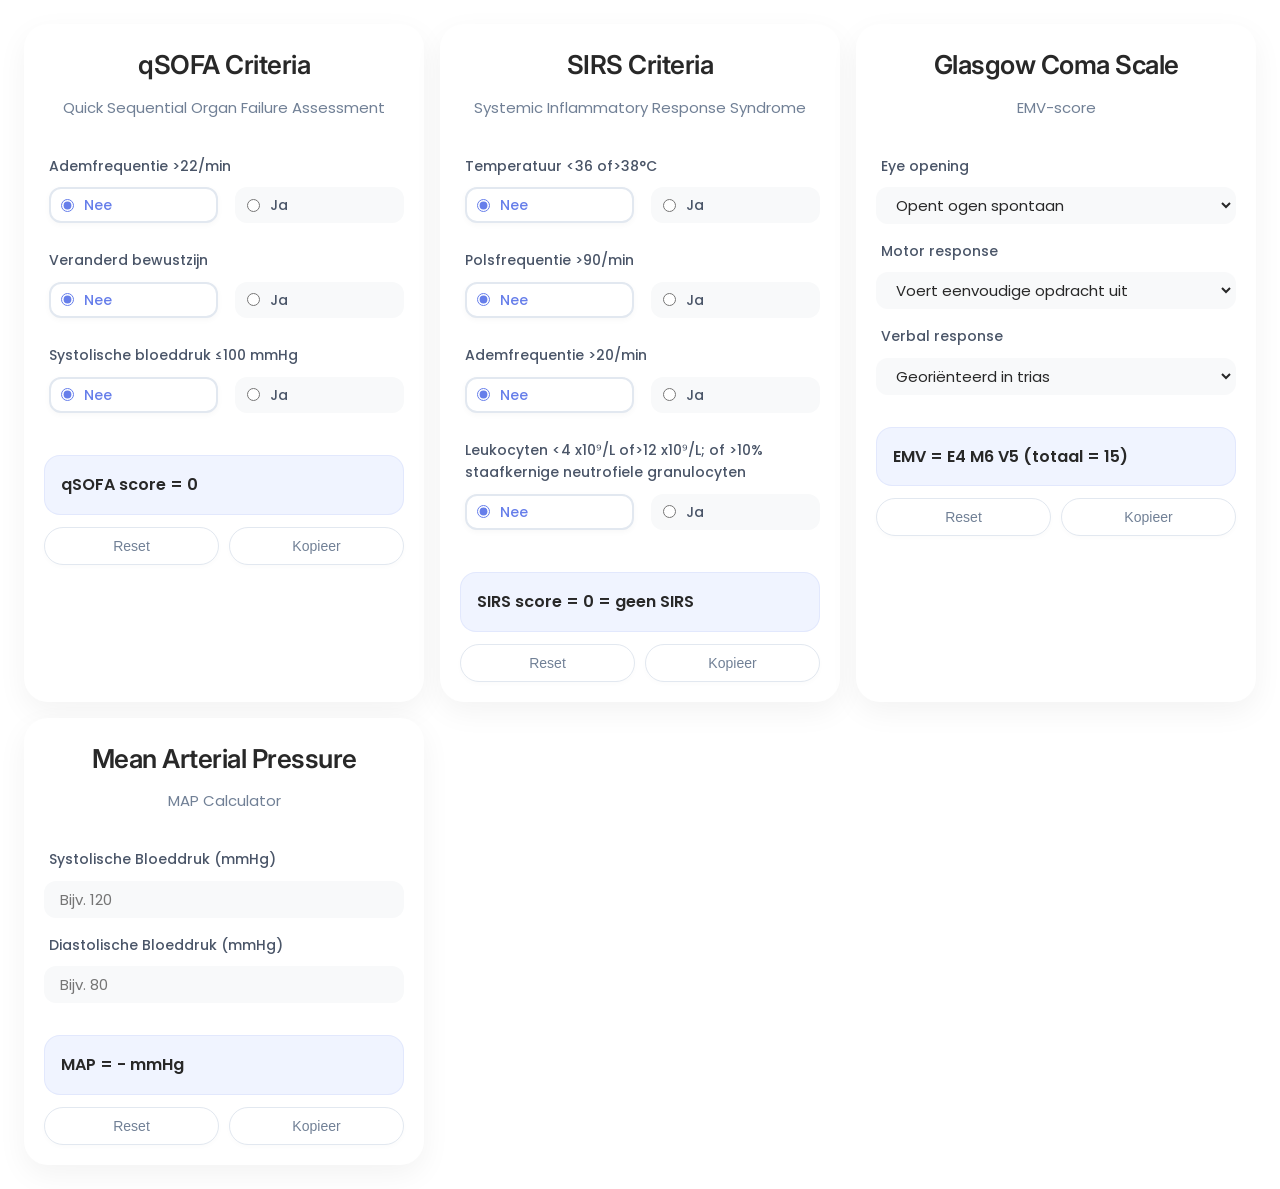
==== commit 7b5d204a: "dialyse page, style updates" ====
--- a/acute.html
+++ b/acute.html
@@ -242,14 +242,14 @@
     </div>
 
     <script>
-        // Helper function for copy feedback
-        function showCopyFeedback(btn) {
-            const originalIcon = btn.textContent;
+        // Helper function for button feedback
+        function showButtonFeedback(btn, cssClass) {
+            const originalText = btn.textContent;
             btn.textContent = '✓';
-            btn.classList.add('copied');
+            btn.classList.add(cssClass);
             setTimeout(() => {
-                btn.textContent = originalIcon;
-                btn.classList.remove('copied');
+                btn.textContent = originalText;
+                btn.classList.remove(cssClass);
             }, 1500);
         }
 
@@ -265,7 +265,7 @@
             try {
                 const successful = document.execCommand('copy');
                 if (successful) {
-                    showCopyFeedback(btn);
+                    showButtonFeedback(btn, 'copied');
                 } else {
                     console.error('Fallback kopiëren mislukt');
                 }
@@ -306,7 +306,7 @@
             // Try modern clipboard API first
             if (navigator.clipboard && navigator.clipboard.writeText) {
                 navigator.clipboard.writeText(textToCopy).then(function () {
-                    showCopyFeedback(btn);
+                    showButtonFeedback(btn, 'copied');
                 }).catch(function (err) {
                     console.error('Clipboard API mislukt, probeer fallback:', err);
                     fallbackCopyText(textToCopy, btn);
@@ -325,6 +325,7 @@
                 }
             });
             calculateQSOFA();
+            showButtonFeedback(this, 'reset-done');
         });
 
         // Calculate initial score
@@ -362,7 +363,7 @@
 
             if (navigator.clipboard && navigator.clipboard.writeText) {
                 navigator.clipboard.writeText(textToCopy).then(function () {
-                    showCopyFeedback(btn);
+                    showButtonFeedback(btn, 'copied');
                 }).catch(function (err) {
                     console.error('Clipboard API mislukt, probeer fallback:', err);
                     fallbackCopyText(textToCopy, btn);
@@ -380,6 +381,7 @@
                 }
             });
             calculateSIRS();
+            showButtonFeedback(this, 'reset-done');
         });
 
         // Calculate initial SIRS score
@@ -413,7 +415,7 @@
 
             if (navigator.clipboard && navigator.clipboard.writeText) {
                 navigator.clipboard.writeText(textToCopy).then(function () {
-                    showCopyFeedback(btn);
+                    showButtonFeedback(btn, 'copied');
                 }).catch(function (err) {
                     console.error('Clipboard API mislukt, probeer fallback:', err);
                     fallbackCopyText(textToCopy, btn);
@@ -429,6 +431,7 @@
             document.getElementById('M_emv').selectedIndex = 0;
             document.getElementById('V_emv').selectedIndex = 0;
             calculateEMV();
+            showButtonFeedback(this, 'reset-done');
         });
 
         // Calculate initial EMV score
@@ -462,6 +465,7 @@
             document.getElementById('SBPmap').value = '';
             document.getElementById('DBPmap').value = '';
             calculateMAP();
+            showButtonFeedback(this, 'reset-done');
         });
 
         // Copy to clipboard functionality for MAP
@@ -471,7 +475,7 @@
 
             if (navigator.clipboard && navigator.clipboard.writeText) {
                 navigator.clipboard.writeText(textToCopy).then(function () {
-                    showCopyFeedback(btn);
+                    showButtonFeedback(btn, 'copied');
                 }).catch(function (err) {
                     console.error('Clipboard API mislukt, probeer fallback:', err);
                     fallbackCopyText(textToCopy, btn);
--- a/styles.css
+++ b/styles.css
@@ -8,16 +8,15 @@
     font-family: "Poppins", sans-serif;
     background-color: #ffffff;
     /* White background for iframe */
-    color: #333;
+    color: #4a5568;
     line-height: 1.6;
 }
 
 .wrapper {
     display: grid;
     grid-template-columns: repeat(auto-fit, minmax(320px, 1fr));
-    gap: 30px;
-    /* Increased gap for airiness */
-    padding: 40px;
+    gap: 16px;
+    padding: 24px;
     max-width: 1400px;
     margin: 0 auto;
 }
@@ -26,7 +25,8 @@
     background: white;
     border-radius: 24px;
     /* Large rounded corners */
-    padding: 35px;
+    padding: 20px;
+    max-width: 420px;
     display: flex;
     flex-direction: column;
     box-shadow: 0 10px 30px rgba(0, 0, 0, 0.05);
@@ -63,7 +63,7 @@
 }
 
 .form-group {
-    margin-bottom: 25px;
+    margin-bottom: 16px;
 }
 
 label {
@@ -79,14 +79,14 @@
 input[type="number"],
 select {
     width: 100%;
-    padding: 14px 18px;
+    padding: 5px 14px;
     border: 2px solid transparent;
     background-color: #f8f9fa;
     /* Light grey background for inputs */
     border-radius: 12px;
     /* Rounded inputs */
     font-size: 15px;
-    color: #2d3748;
+    color: #282828;
     transition: all 0.3s ease;
     font-family: inherit;
 }
@@ -102,7 +102,7 @@
 
 button {
     width: 100%;
-    padding: 16px;
+    padding: 12px;
     background: #0011B7;
     /* Internerds Blue */
     color: white;
@@ -129,8 +129,8 @@
 }
 
 .results {
-    margin-top: 25px;
-    padding: 25px;
+    margin-top: 16px;
+    padding: 16px;
     background: #f0f4ff;
     /* Very soft blue background */
     border-radius: 16px;
@@ -176,7 +176,7 @@
 }
 
 .result-value {
-    color: #2d3748;
+    color: #282828;
     font-weight: 600;
     font-size: 16px;
 }
@@ -244,7 +244,7 @@
     align-items: center;
     font-weight: 500;
     cursor: pointer;
-    padding: 8px 12px;
+    padding: 5px 10px;
     background: #f8f9fa;
     border-radius: 12px;
     transition: all 0.2s ease;
@@ -278,8 +278,8 @@
 /* Copy and Reset button styling */
 .button-container {
     display: flex;
-    gap: 15px;
-    margin-top: 20px;
+    gap: 10px;
+    margin-top: 12px;
 }
 
 .copy-button,
@@ -290,7 +290,7 @@
     font-size: 14px;
     font-weight: 500;
     cursor: pointer;
-    padding: 12px 20px;
+    padding: 10px 16px;
     border-radius: 50px;
     /* Pill shape */
     transition: all 0.2s;
@@ -313,6 +313,12 @@
     color: #276749;
 }
 
+.reset-button.reset-done {
+    background: #e2e8f0;
+    border-color: #cbd5e0;
+    color: #4a5568;
+}
+
 /* Hidden element for clipboard fallback */
 .clipboard-helper {
     position: fixed;
